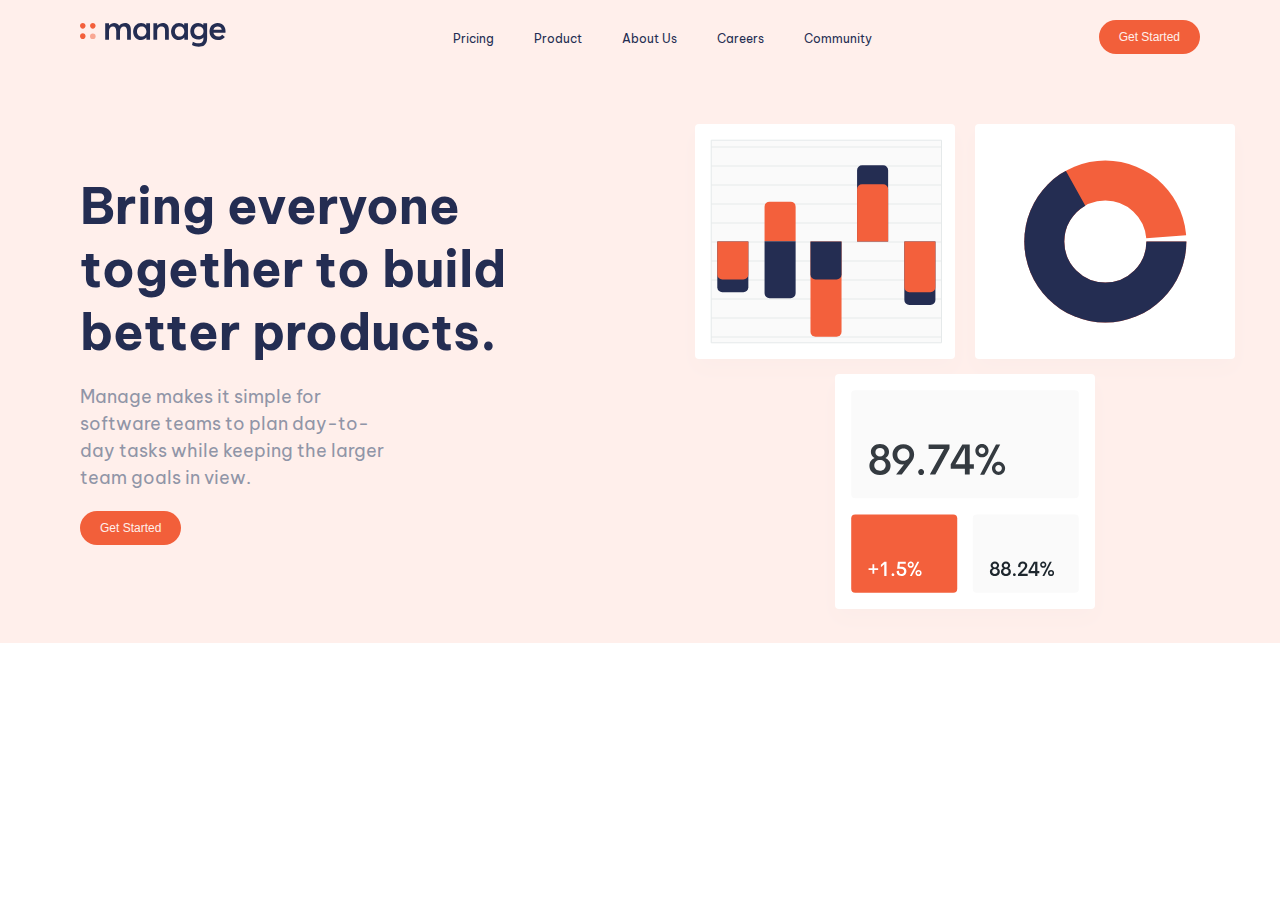
==== index.html @ 08a8e170 "manage" ====
<!DOCTYPE html>
<html lang="en">
<head>
  <meta charset="UTF-8">
  <meta name="viewport" content="width=device-width, initial-scale=1.0"> <!-- displays site properly based on user's device -->

  <link rel="icon" type="image/png" sizes="32x32" href="./images/favicon-32x32.png">
  <link href="https://cdn.jsdelivr.net/npm/bootstrap@5.1.3/dist/css/bootstrap.min.css" rel="stylesheet"
    integrity="sha384-1BmE4kWBq78iYhFldvKuhfTAU6auU8tT94WrHftjDbrCEXSU1oBoqyl2QvZ6jIW3" crossorigin="anonymous">
  <link rel="stylesheet" href="style.css">
  <title>Frontend Mentor | Manage landing page</title>

  <!-- Feel free to remove these styles or customise in your own stylesheet 👍 -->
  <style>
    .attribution { font-size: 11px; text-align: center; }
    .attribution a { color: hsl(228, 45%, 44%); }
  </style>
</head>
<body>
<section class="hero">
  <nav>
    <div class="logo">
      <img src="images/logo.svg" alt="">
    </div>
    <a class="toggle-button"></a>
    <div class="nav-items">
      <ul>
        <li><a href="#about" onclick="hideUl()">Pricing</a></li>
        <li><a href="#" onclick="hideUl()">Product</a></li>
        <li><a href="#" onclick="hideUl()">About Us</a></li>
        <li><a href="#products" onclick="hideUl()">Careers</a></li>
        <li><a href="#footer" onclick="hideUl()">Community</a></li>
      </ul>
    </div>
    <a href="#"><button class="btn nav-btn">Get Started</button></a>
  </nav>

  <div class="hero-content">
    <div class="left">
      <h1>Bring everyone together to build better products.</h1>
      <p>Manage makes it simple for software teams to plan day-to-day
      tasks while keeping the larger team goals in view.</p>
    <a href="#"><button class="btn hero-btn">Get Started</button></a>
    </div>
    <div class="right">
      <img src="images/illustration-intro.svg" alt="">
    </div>
  </div>

</section>



  <div id="carouselExampleIndicators" class="carousel slide" data-bs-ride="carousel">
  <div class="carousel-indicators">
    <button type="button" data-bs-target="#carouselExampleIndicators" data-bs-slide-to="0" class="active" aria-current="true" aria-label="Slide 1"></button>
    <button type="button" data-bs-target="#carouselExampleIndicators" data-bs-slide-to="1" aria-label="Slide 2"></button>
    <button type="button" data-bs-target="#carouselExampleIndicators" data-bs-slide-to="2" aria-label="Slide 3"></button>
    <button type="button" data-bs-target="#carouselExampleIndicators" data-bs-slide-to="3" aria-label="Slide 4"></button>
  </div>
  <div class="carousel-inner">
    <div class="carousel-head">what they've said</div>
    <div class="carousel-item active">
      <img src="images/avatar-anisha.png" class="carousel-img" alt="...">
      <h6>Anisha Li</h6>
      <p>“Manage has supercharged our team’s workflow. The ability to maintain
        visibility on larger milestones at all times keeps everyone motivated.”</p>
    </div>
    <div class="carousel-item">
      <img src="images/avatar-ali.png" class="carousel-img" alt="...">
      <h6>Ali Bravo</h6>
      <p>“We have been able to cancel so many other subscriptions since using
        Manage. There is no more cross-channel confusion and everyone is much
        more focused.”</p>
    </div>
    <div class="carousel-item">
      <img src="images/avatar-richard.png" class="carousel-img" alt="...">
      <h6>Richard Watts</h6>
      <p>“Manage allows us to provide structure and process. It keeps us organized
        and focused. I can’t stop recommending them to everyone I talk to!”</p>
    </div>
    <div class="carousel-item">
      <img src="images/avatar-shanai.png" class="carousel-img" alt="...">
      <h6>hanai Gough</h6>
      <p>“Their software allows us to track, manage and collaborate on our projects
        from anywhere. It keeps the whole team in-sync without being intrusive.” </p>
    </div>
  </div>
    <a href="#"><button class="carousel-btn">Get Started</button></a>
</div>

  <!-- <section class="testimonial">
    <div class="t-head">
      what they've said
    </div>
    <div class="t-wrapper">
      
        <img src="images/avatar-anisha.png" alt="">
        <h6>Anisha Li</h6>
        <p>“Manage has supercharged our team’s workflow. The ability to maintain
        visibility on larger milestones at all times keeps everyone motivated.”</p>
      </div>
      <div class="t-cont">
        <img src="images/avatar-ali.png" alt="">
        <h6>Ali Bravo</h6>
        <p>“We have been able to cancel so many other subscriptions since using
        Manage. There is no more cross-channel confusion and everyone is much
        more focused.”</p>
      </div>
      <div class="t-cont">
        <img src="images/avatar-richard.png" alt="">
        <h6>Richard Watts</h6>
        <p>Richard Watts
        “Manage allows us to provide structure and process. It keeps us organized
        and focused. I can’t stop recommending them to everyone I talk to!”</p>
      </div>
      <div class="t-cont">
        <img src="images/avatar-shanai.png" alt="">
        <h6>hanai Gough</h6>
        <p>“Their software allows us to track, manage and collaborate on our projects
        from anywhere. It keeps the whole team in-sync without being intrusive.”  </p>
      </div>
    </div>
  </section> -->


  <!--

  What’s different about Manage?

  Manage provides all the functionality your team needs, without 
  the complexity. Our software is tailor-made for modern digital 
  product teams. 

  01
  Track company-wide progress
  See how your day-to-day tasks fit into the wider vision. Go from 
  tracking progress at the milestone level all the way done to the 
  smallest of details. Never lose sight of the bigger picture again.

  02
  Advanced built-in reports
  Set internal delivery estimates and track progress toward company 
  goals. Our customisable dashboard helps you build out the reports 
  you need to keep key stakeholders informed.

  03
  Everything you need in one place
  Stop jumping from one service to another to communicate, store files, 
  track tasks and share documents. Manage offers an all-in-one team 
  productivity solution.

  What they’ve said

  Anisha Li
  “Manage has supercharged our team’s workflow. The ability to maintain 
  visibility on larger milestones at all times keeps everyone motivated.”

  Ali Bravo
  “We have been able to cancel so many other subscriptions since using 
  Manage. There is no more cross-channel confusion and everyone is much 
  more focused.”

  Richard Watts
  “Manage allows us to provide structure and process. It keeps us organized 
  and focused. I can’t stop recommending them to everyone I talk to!”

  Shanai Gough
  “Their software allows us to track, manage and collaborate on our projects 
  from anywhere. It keeps the whole team in-sync without being intrusive.”

  Get Started

  Simplify how your team works today.
  Get Started

  Home
  Pricing
  Products
  About Us
  Careers
  Community
  Privacy Policy

  Updates in your inbox…
  Go

  Copyright 2020. All Rights Reserved

  
  <div class="attribution">
    Challenge by <a href="https://www.frontendmentor.io?ref=challenge" target="_blank">Frontend Mentor</a>. 
    Coded by <a href="#">Your Name Here</a>.
  </div> -->
  <script src="https://cdn.jsdelivr.net/npm/@popperjs/core@2.10.2/dist/umd/popper.min.js"
    integrity="sha384-7+zCNj/IqJ95wo16oMtfsKbZ9ccEh31eOz1HGyDuCQ6wgnyJNSYdrPa03rtR1zdB" crossorigin="anonymous"></script>
  <script src="https://cdn.jsdelivr.net/npm/bootstrap@5.1.3/dist/js/bootstrap.min.js"
    integrity="sha384-QJHtvGhmr9XOIpI6YVutG+2QOK9T+ZnN4kzFN1RtK3zEFEIsxhlmWl5/YESvpZ13" crossorigin="anonymous"></script>
  <script src="script.js"></script>
</body>
</html>
---- style.css ----
@import url("https://fonts.googleapis.com/css2?family=Be+Vietnam+Pro:wght@400;500;700&display=swap");

* {
  padding: 0;
  margin: 0;
  box-sizing: border-box;
  scroll-behavior: smooth;
}

:root {
  --brightred: hsl(12, 88%, 59%);
  --darkblue: hsl(228, 39%, 23%);
  --grayblue: hsl(227, 12%, 61%);
  --darkerblue: hsl(233, 12%, 13%);
  --palered: hsl(13, 100%, 96%);
  --lightgray: hsl(0, 0%, 98%);
  --toggle-btn: url(images/icon-hamburger.svg);
}

body {
  font-family: "Be Vietnam Pro", sans-serif;
  /* background-color: var(--palered); */
}

nav {
  display: flex;
  justify-content: space-between;
  align-items: center;
  padding: 20px 80px;
}

.nav-items ul {
  display: flex;
}

.nav-items li {
  list-style: none;
}

.nav-items li a {
  text-decoration: none;
  color: var(--darkblue);
  padding: 20px;
  font-size: 12px;
}

.btn {
  border: none;
  /* font-size: 30px; */
  background-color: var(--brightred);
  padding: 10px 20px;
  border-radius: 18px;
  font-size: 12px;
  color: var(--palered);
}

.toggle-button {
  display: none;
  background: var(--toggle-btn) no-repeat;
  position: absolute;
  top: 0.75rem;
  right: 1rem;
  flex-direction: column;
  justify-content: space-between;
  height: 30px;
  width: 30px;
  cursor: pointer;
}

.cross {
  --toggle-btn: url(images/icon-close.svg);
}

.hero {
  background-color: var(--palered);
}

.hero-content {
  width: 93%;
  display: grid;
  grid-template-columns: repeat(2, 1fr);
  margin: 40px 80px;
}

.left {
  width: 88%;
  margin: 60px 0;
}

.left h1 {
  color: var(--darkblue);
  font-size: 50px;
  font-weight: 700;
}

.left p {
  width: 60%;
  font-size: 18px;
  color: var(--grayblue);
  line-height: 1.5;
  padding-top: 20px;
}

.hero-btn {
  margin-top: 20px;
}

.carousel {
  display: none;
}
@media screen and (max-width: 1150px) {
  .right img {
    width: 90%;
    height: 90%;
  }
}

@media screen and (max-width: 950px) {
  nav {
    padding: 20px 40px;
  }
  .nav-items li a {
    padding: 10px;
  }
  .left {
    margin: 20px 0;
  }
  .left h1 {
    font-size: 30px;
  }
  .left p {
    font-size: 15px;
  }
  .right img {
    width: 80%;
    height: 80%;
  }
}

@media screen and (max-width: 730px) {
  nav {
    padding: 20px;
  }
  .nav-items li a {
    padding: 5px;
  }
}

@media screen and (max-width: 630px) {
  nav {
    padding: 30px 20px;
  }
  .nav-btn {
    display: none;
  }
  .toggle-button {
    display: flex;
    position: absolute;
    top: 30px;
    right: 20px;
    flex-direction: column;
    justify-content: space-between;
    height: 30px;
    width: 30px;
  }
  .nav-items {
    display: none;
    flex-direction: column;
    width: 100%;
    height: 50vh;
    background-color: var(--lightgray);
    margin-top: 20px;
    padding: 30px;
    position: absolute;
    top: 65px;
    right: 0px;
    z-index: 10;
  }
  .nav-items ul {
    flex-direction: column;
    justify-content: center;
    align-items: center;
    padding: 0;
    /* padding: 90px 0 0 7px; */
    width: 100%;
  }
  .nav-items li {
    padding: 12px;
  }
  .nav-items li a {
    /* padding: 10px; */
    font-size: 20px;
    font-weight: 700;
  }
  .hidden {
    overflow: hidden;
  }
  .nav-items.active {
    display: flex;
  }
  .carousel {
    display: block;
    text-align: center;
    /* position: relative; */
  }

  .carousel-head {
    height: 30vh;
    display: flex;
    justify-content: center;
    align-items: center;
    font-size: 30px;
    color: var(--darkblue);
    font-weight: 700;
  }

  .carousel-inner {
    max-width: 100%;
    text-align: center;
  }

  .carousel-img {
    position: relative;
    bottom: 70px;
    width: 30%;
    height: 30%;
  }

  .carousel-item {
    padding: 30px;
    background-color: var(--lightgray);
  }

  .carousel-item h6 {
    color: var(--darkblue);
    font-weight: 700;
    font-size: 18px;
    padding-top: 25px;
  }

  .carousel-item p {
    color: var(--grayblue);
    padding-top: 30px;
    line-height: 1.7;
  }
  .carousel-indicators [data-bs-target] {
    width: 20px;
    background-color: var(--brightred);
    position: relative;
    bottom: 0;
  }
  .carousel-btn {
    border: none;
    background-color: var(--brightred);
    padding: 15px 30px;
    border-radius: 30px;
    font-size: 20px;
    color: var(--palered);
    position: relative;
    top: 80px;
  }
  .hero-content {
    display: flex;
    flex-direction: column-reverse;
    /* width: 100%; */
    margin: 20px;
    text-align: center;
  }
  .right img {
    width: 100%;
    height: 100%;
  }
  .left h1 {
    font-size: 60px;
  }
  .left,
  .left p {
    width: 100%;
  }
  .left p {
    font-size: 25px;
  }
  .hero-btn {
    font-size: 18px;
    padding: 12px 35px;
    border-radius: 25px;
  }
}

@media screen and (max-width: 450px) {
  .left h1 {
    font-size: 35px;
  }
  .left p {
    font-size: 18px;
  }
}
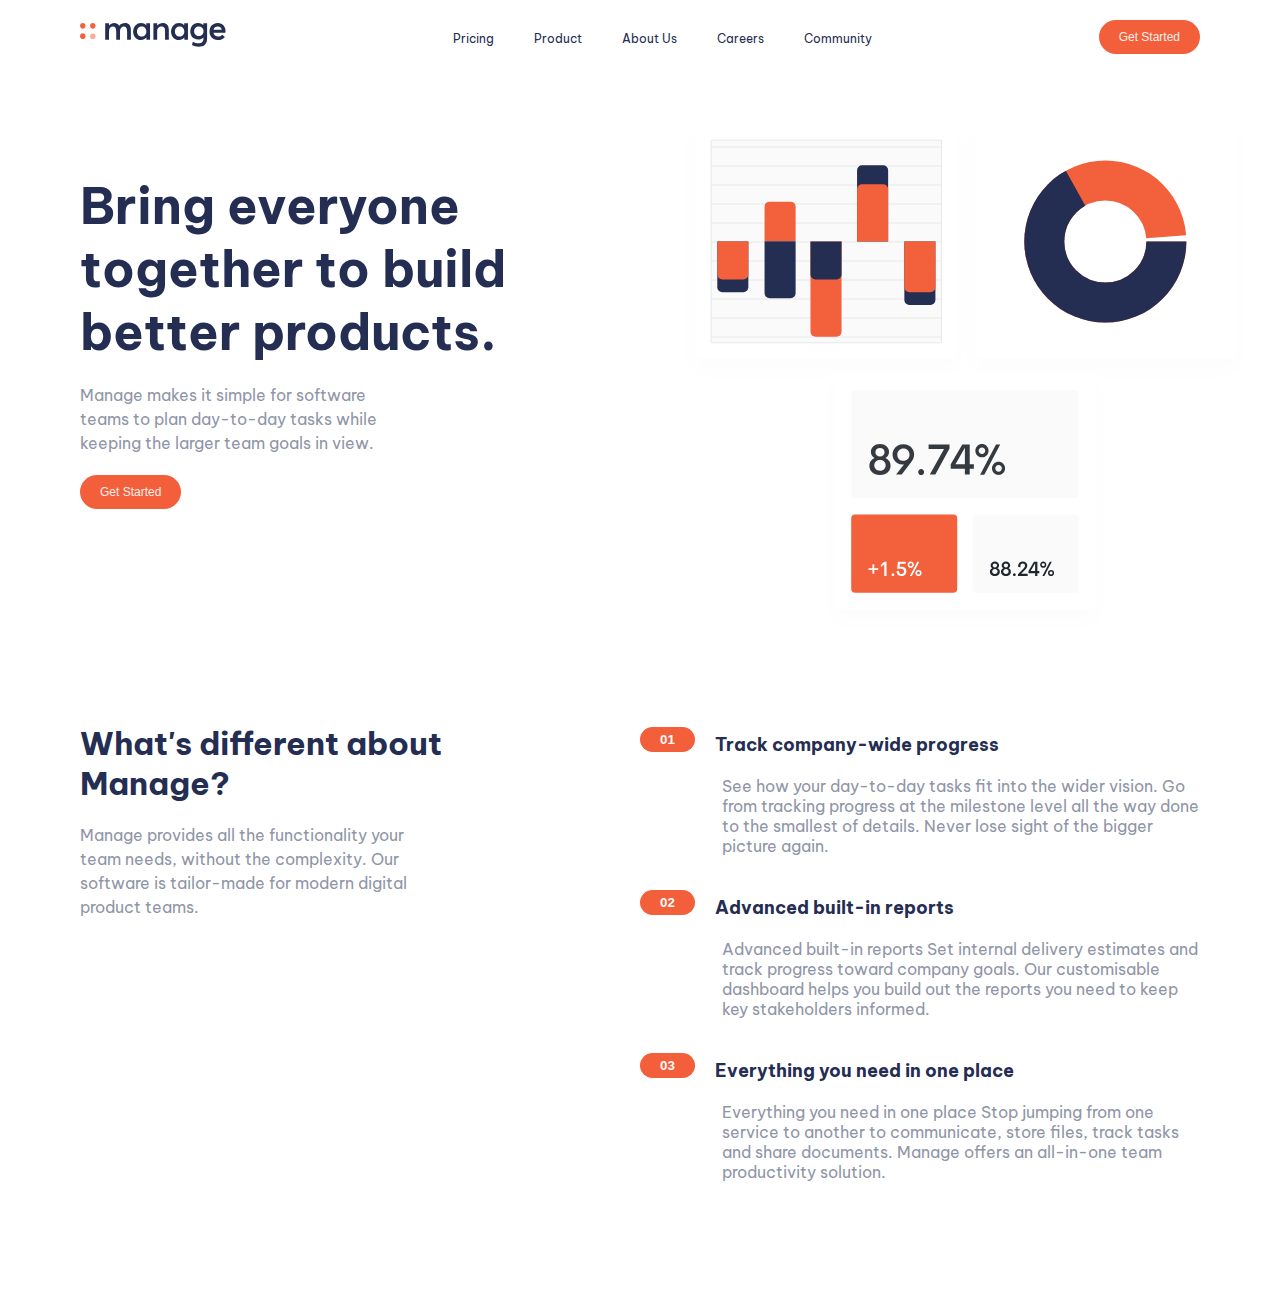
==== commit fe871ea2: "manage" ====
--- a/index.html
+++ b/index.html
@@ -49,6 +49,65 @@
 
 </section>
 
+<div class="about">
+  <div class="about-left">
+    <h1>What's different about Manage?</h1>
+    <p>Manage provides all the functionality your team needs, without
+    the complexity. Our software is tailor-made for modern digital
+    product teams.</p>
+  </div>
+  <div class="about-right">
+  
+    <div class="r-content">
+      <div class="r-head">
+        <button>01</button>
+        <h6>Track company-wide progress</h6>
+      </div>
+      <p>See how your day-to-day tasks fit into the wider vision. Go from
+        tracking progress at the milestone level all the way done to the
+        smallest of details. Never lose sight of the bigger picture again.</p>
+    </div>
+  
+    <div class="r-content">
+      <div class="r-head">
+        <button>02</button>
+        <h6>Advanced built-in reports</h6>
+      </div>
+      <p>Advanced built-in reports
+        Set internal delivery estimates and track progress toward company
+        goals. Our customisable dashboard helps you build out the reports
+        you need to keep key stakeholders informed.</p>
+    </div>
+  
+    <div class="r-content">
+      <div class="r-head">
+        <button>03</button>
+        <h6>Everything you need in one place</h6>
+      </div>
+      <p>Everything you need in one place
+        Stop jumping from one service to another to communicate, store files,
+        track tasks and share documents. Manage offers an all-in-one team
+        productivity solution.</p>
+    </div>
+</div>
+  <!-- 01
+  
+  See how your day-to-day tasks fit into the wider vision. Go from
+  tracking progress at the milestone level all the way done to the
+  smallest of details. Never lose sight of the bigger picture again.
+  
+  02
+  Advanced built-in reports
+  Set internal delivery estimates and track progress toward company
+  goals. Our customisable dashboard helps you build out the reports
+  you need to keep key stakeholders informed.
+  
+  03
+  Everything you need in one place
+  Stop jumping from one service to another to communicate, store files,
+  track tasks and share documents. Manage offers an all-in-one team
+  productivity solution. -->
+
 
 
   <div id="carouselExampleIndicators" class="carousel slide" data-bs-ride="carousel">
@@ -125,30 +184,6 @@
 
 
   <!--
-
-  What’s different about Manage?
-
-  Manage provides all the functionality your team needs, without 
-  the complexity. Our software is tailor-made for modern digital 
-  product teams. 
-
-  01
-  Track company-wide progress
-  See how your day-to-day tasks fit into the wider vision. Go from 
-  tracking progress at the milestone level all the way done to the 
-  smallest of details. Never lose sight of the bigger picture again.
-
-  02
-  Advanced built-in reports
-  Set internal delivery estimates and track progress toward company 
-  goals. Our customisable dashboard helps you build out the reports 
-  you need to keep key stakeholders informed.
-
-  03
-  Everything you need in one place
-  Stop jumping from one service to another to communicate, store files, 
-  track tasks and share documents. Manage offers an all-in-one team 
-  productivity solution.
 
   What they’ve said
 
--- a/style.css
+++ b/style.css
@@ -71,10 +71,6 @@
   --toggle-btn: url(images/icon-close.svg);
 }
 
-.hero {
-  background-color: var(--palered);
-}
-
 .hero-content {
   width: 93%;
   display: grid;
@@ -95,7 +91,7 @@
 
 .left p {
   width: 60%;
-  font-size: 18px;
+  font-size: 16px;
   color: var(--grayblue);
   line-height: 1.5;
   padding-top: 20px;
@@ -108,6 +104,57 @@
 .carousel {
   display: none;
 }
+
+.about {
+  display: grid;
+  grid-template-columns: repeat(2, 1fr);
+  margin: 80px;
+}
+
+.about-left h1 {
+  width: 88%;
+  color: var(--darkblue);
+  font-weight: 700;
+}
+.about-left p {
+  width: 60%;
+  font-size: 16px;
+  color: var(--grayblue);
+  line-height: 1.5;
+  padding-top: 20px;
+}
+
+.r-head {
+  display: flex;
+  align-items: center;
+}
+
+.r-head button {
+  border: none;
+  border-radius: 18px;
+  color: var(--lightgray);
+  background-color: var(--brightred);
+  padding: 5px 20px;
+  font-weight: 700;
+}
+
+.r-head h6 {
+  padding: 10px 0 0 20px;
+  color: var(--darkblue);
+  font-size: 18px;
+  font-weight: 700;
+}
+
+.r-content {
+  padding-bottom: 30px;
+}
+
+.r-content p {
+  max-width: 100%;
+  color: var(--grayblue);
+  padding: 20px 0 0 82px;
+}
+
 @media screen and (max-width: 1150px) {
   .right img {
     width: 90%;
@@ -252,7 +299,7 @@
   .carousel-btn {
     border: none;
     background-color: var(--brightred);
-    padding: 15px 30px;
+    padding: 10px 20px;
     border-radius: 30px;
     font-size: 20px;
     color: var(--palered);
@@ -262,7 +309,7 @@
   .hero-content {
     display: flex;
     flex-direction: column-reverse;
-    /* width: 100%; */
+    width: 91%;
     margin: 20px;
     text-align: center;
   }
@@ -271,27 +318,60 @@
     height: 100%;
   }
   .left h1 {
-    font-size: 60px;
+    font-size: 35px;
   }
   .left,
   .left p {
     width: 100%;
   }
   .left p {
-    font-size: 25px;
+    font-size: 15px;
   }
   .hero-btn {
     font-size: 18px;
     padding: 12px 35px;
     border-radius: 25px;
   }
-}
-
-@media screen and (max-width: 450px) {
+  .about {
+    display: block;
+    padding-top: 50px;
+    margin: 10px;
+  }
+  .about-left {
+    text-align: center;
+    margin: 15px;
+  }
+  .about-left h1,
+  .about-left p {
+    width: 100%;
+  }
+  .about-left h1 {
+    font-size: 35px;
+  }
+  .about-left p {
+    font-size: 15px;
+  }
+  .about-right {
+    margin: 60px 0 0 0;
+  }
+  .r-head {
+    background-color: var(--palered);
+  }
+  .r-head h6 {
+    font-size: 15px;
+    padding: 6px 0 0 5px;
+  }
+  .r-content p {
+    padding: 20px 10px;
+    font-size: 15px;
+  }
+}
+
+/* @media screen and (max-width: 450px) {
   .left h1 {
     font-size: 35px;
   }
   .left p {
     font-size: 18px;
   }
-}
+} */
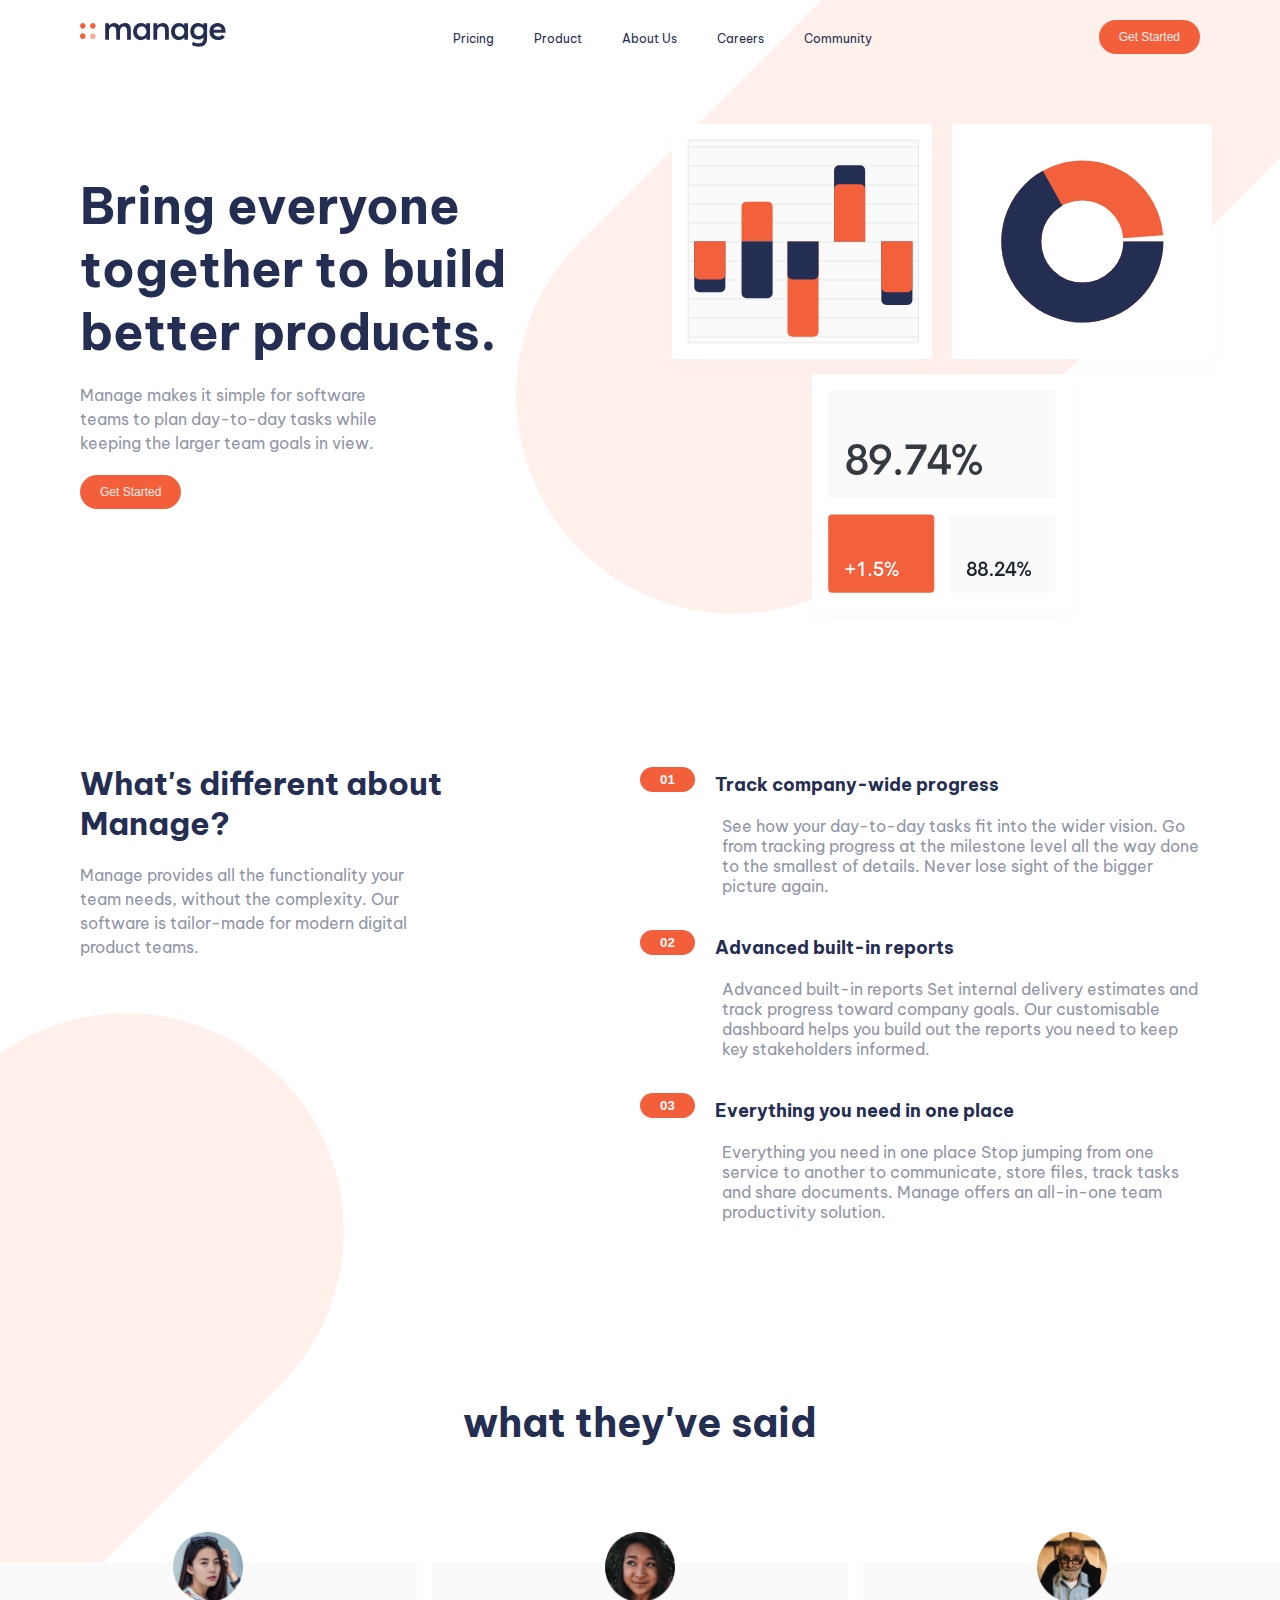
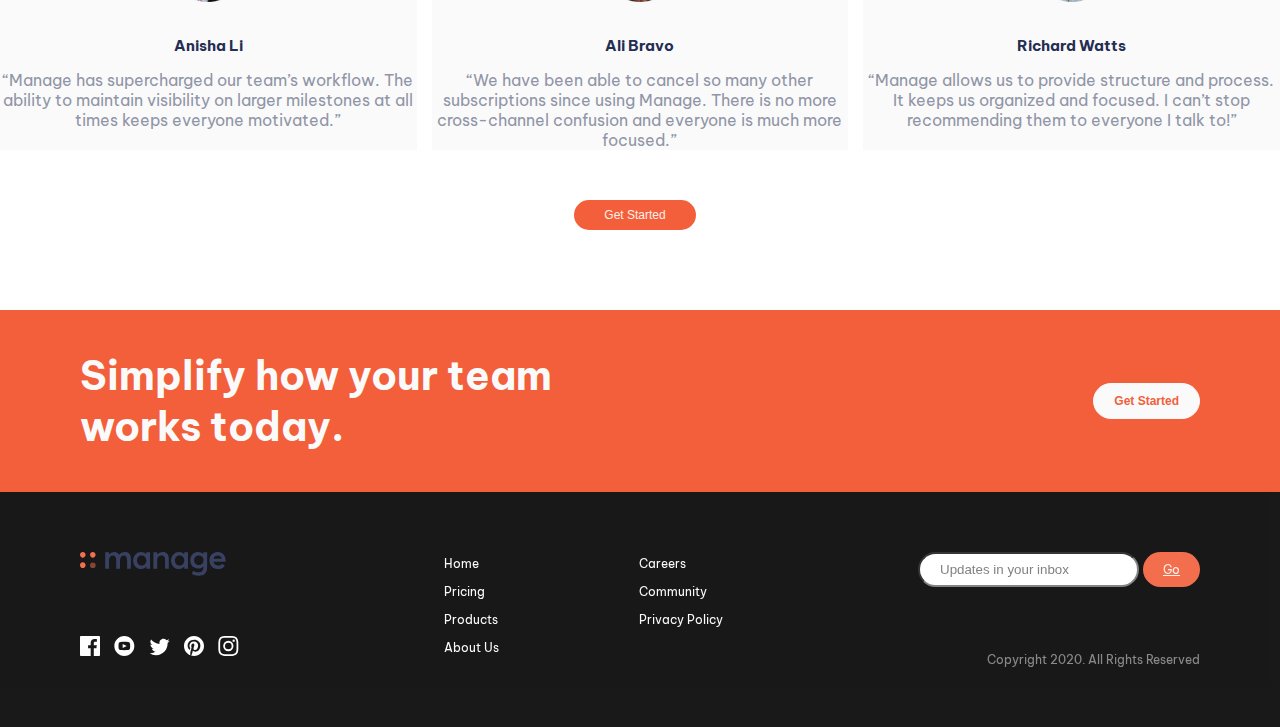
==== commit 8b92168c: "manage" ====
--- a/index.html
+++ b/index.html
@@ -18,6 +18,7 @@
 </head>
 <body>
 <section class="hero">
+  <img class="h-b" src="images/bg-tablet-pattern.svg" alt="">
   <nav>
     <div class="logo">
       <img src="images/logo.svg" alt="">
@@ -50,6 +51,7 @@
 </section>
 
 <div class="about">
+  <img class="a-b" src="images/bg-tablet-pattern.svg" alt="">
   <div class="about-left">
     <h1>What's different about Manage?</h1>
     <p>Manage provides all the functionality your team needs, without
@@ -89,25 +91,37 @@
         track tasks and share documents. Manage offers an all-in-one team
         productivity solution.</p>
     </div>
+  </div>  
 </div>
-  <!-- 01
-  
-  See how your day-to-day tasks fit into the wider vision. Go from
-  tracking progress at the milestone level all the way done to the
-  smallest of details. Never lose sight of the bigger picture again.
-  
-  02
-  Advanced built-in reports
-  Set internal delivery estimates and track progress toward company
-  goals. Our customisable dashboard helps you build out the reports
-  you need to keep key stakeholders informed.
-  
-  03
-  Everything you need in one place
-  Stop jumping from one service to another to communicate, store files,
-  track tasks and share documents. Manage offers an all-in-one team
-  productivity solution. -->
-
+
+  <section class="testimonial">
+    <div class="t-head">
+      what they've said
+    </div>
+    <div class="t-wrapper">
+      <div class="t-cont">
+        <img src="images/avatar-anisha.png" alt="">
+        <h6>Anisha Li</h6>
+        <p>“Manage has supercharged our team’s workflow. The ability to maintain
+          visibility on larger milestones at all times keeps everyone motivated.”</p>
+    </div>
+    <div class="t-cont">
+      <img src="images/avatar-ali.png" alt="">
+      <h6>Ali Bravo</h6>
+      <p>“We have been able to cancel so many other subscriptions since using
+        Manage. There is no more cross-channel confusion and everyone is much
+        more focused.”</p>
+    </div>
+    <div class="t-cont">
+      <img src="images/avatar-richard.png" alt="">
+      <h6>Richard Watts</h6>
+      <p>“Manage allows us to provide structure and process. It keeps us organized
+        and focused. I can’t stop recommending them to everyone I talk to!”</p>
+    </div>
+    </div>
+    <a href="#"><button class="btn t-btn">Get Started</button></a>
+
+  </section>
 
 
   <div id="carouselExampleIndicators" class="carousel slide" data-bs-ride="carousel">
@@ -148,65 +162,58 @@
     <a href="#"><button class="carousel-btn">Get Started</button></a>
 </div>
 
-  <!-- <section class="testimonial">
-    <div class="t-head">
-      what they've said
-    </div>
-    <div class="t-wrapper">
-      
-        <img src="images/avatar-anisha.png" alt="">
-        <h6>Anisha Li</h6>
-        <p>“Manage has supercharged our team’s workflow. The ability to maintain
-        visibility on larger milestones at all times keeps everyone motivated.”</p>
-      </div>
-      <div class="t-cont">
-        <img src="images/avatar-ali.png" alt="">
-        <h6>Ali Bravo</h6>
-        <p>“We have been able to cancel so many other subscriptions since using
-        Manage. There is no more cross-channel confusion and everyone is much
-        more focused.”</p>
-      </div>
-      <div class="t-cont">
-        <img src="images/avatar-richard.png" alt="">
-        <h6>Richard Watts</h6>
-        <p>Richard Watts
-        “Manage allows us to provide structure and process. It keeps us organized
-        and focused. I can’t stop recommending them to everyone I talk to!”</p>
-      </div>
-      <div class="t-cont">
-        <img src="images/avatar-shanai.png" alt="">
-        <h6>hanai Gough</h6>
-        <p>“Their software allows us to track, manage and collaborate on our projects
-        from anywhere. It keeps the whole team in-sync without being intrusive.”  </p>
-      </div>
-    </div>
-  </section> -->
-
-
+<div class="simplify">
+  <!-- <img class="s-b" src="images/bg-tablet-pattern.svg" alt=""> -->
+  <div class="s-cont">
+    <h3>Simplify how your team works today.</h1>
+    <a href="#"><button class="btn s-btn">Get Started</button></a>
+  </div>
+</div>
+
+<section class="footer">
+  <div class="f-content">
+
+    <div class="first">
+      <h3><img src="images/logo.svg" alt=""></h3>
+      <div class="socials">
+        <img src="images/icon-facebook.svg" alt="">
+        <img src="images/icon-youtube.svg" alt="">
+        <img src="images/icon-twitter.svg" alt="">
+        <img src="images/icon-pinterest.svg" alt="">
+        <img src="images/icon-instagram.svg" alt="">
+      </div>
+    </div>
+    <div class="middle">
+    <div class="second">
+      <li><a href="#">Home</a></li>
+      <li><a href="#">Pricing</a></li>
+      <li><a href="#">Products</a></li>
+      <li><a href="#">About Us</a></li>
+    </div>
+    
+    <div class="third">
+      <li><a href="#">Careers</a></li>
+      <li><a href="#">Community</a></li>
+      <li><a href="#">Privacy Policy</a></li>
+    </div>
+    </div>
+    <div class="fourth">
+      <form action="#" id="form">
+        <div class="inputBox">
+          <input type="text" name="" id="email" placeholder="Updates in your inbox" onkeydown="validation()">
+          <a href="#" class="btn f-btn">Go</a>
+          <span id="text"></span>
+        </div>
+      </form>
+      <p>Copyright 2020. All Rights Reserved</p>
+    </div>
+
+  </div>
+</section>
   <!--
 
-  What they’ve said
-
-  Anisha Li
-  “Manage has supercharged our team’s workflow. The ability to maintain 
-  visibility on larger milestones at all times keeps everyone motivated.”
-
-  Ali Bravo
-  “We have been able to cancel so many other subscriptions since using 
-  Manage. There is no more cross-channel confusion and everyone is much 
-  more focused.”
-
-  Richard Watts
-  “Manage allows us to provide structure and process. It keeps us organized 
-  and focused. I can’t stop recommending them to everyone I talk to!”
-
-  Shanai Gough
-  “Their software allows us to track, manage and collaborate on our projects 
-  from anywhere. It keeps the whole team in-sync without being intrusive.”
-
-  Get Started
-
-  Simplify how your team works today.
+
+  
   Get Started
 
   Home
--- a/style.css
+++ b/style.css
@@ -71,8 +71,21 @@
   --toggle-btn: url(images/icon-close.svg);
 }
 
+.hero {
+  position: relative;
+  overflow: hidden;
+}
+
+.h-b {
+  position: absolute;
+  top: -200px;
+  right: -50px;
+  z-index: -1;
+  /* overflow: hidden; */
+}
+
 .hero-content {
-  width: 93%;
+  width: 90%;
   display: grid;
   grid-template-columns: repeat(2, 1fr);
   margin: 40px 80px;
@@ -109,6 +122,14 @@
   display: grid;
   grid-template-columns: repeat(2, 1fr);
   margin: 80px;
+  position: relative;
+}
+
+.a-b {
+  position: absolute;
+  top: 250px;
+  left: -550px;
+  z-index: -1;
 }
 
 .about-left h1 {
@@ -155,12 +176,169 @@
   padding: 20px 0 0 82px;
 }
 
+.testimonial {
+  width: 100%;
+  text-align: center;
+}
+
+.t-head {
+  height: 20vh;
+  display: flex;
+  justify-content: center;
+  align-items: center;
+  color: var(--darkblue);
+  font-size: 40px;
+  font-weight: 700;
+}
+
+.t-wrapper {
+  display: grid;
+  grid-template-columns: repeat(3, 1fr);
+  gap: 15px;
+  margin: 50px 0 0 0;
+  text-align: center;
+  /* background-color: var(--lightgray); */
+}
+
+.t-cont {
+  background-color: var(--lightgray);
+  /* margin: 10px; */
+}
+
+.t-cont img {
+  width: 70px;
+  height: 70px;
+  position: relative;
+  bottom: 30px;
+}
+
+.t-cont h6 {
+  color: var(--darkblue);
+  font-size: 15px;
+  font-weight: 700;
+}
+
+.t-cont p {
+  color: var(--grayblue);
+  font-size: 16px;
+  padding-top: 15px;
+}
+
+.t-btn {
+  padding: 8px 30px;
+  margin: 50px 10px 0 0;
+  /* border-radius: 35px; */
+}
+
+.simplify {
+  /* position: relative; */
+  margin: 80px 0 0 0;
+  background-color: var(--brightred);
+}
+
+.s-cont {
+  display: flex;
+  justify-content: space-between;
+  align-items: center;
+  padding: 40px 80px;
+}
+
+.s-cont h3 {
+  width: 50%;
+  color: var(--lightgray);
+  font-size: 40px;
+  font-weight: 700;
+}
+
+.s-btn {
+  color: var(--brightred);
+  border: 1px solid var(--lightgray);
+  background-color: var(--lightgray);
+  font-weight: 700;
+  /* position: absolute;
+  z-index: -1; */
+}
+
+.footer {
+  background-color: black;
+  opacity: 0.9;
+}
+
+.f-content {
+  display: flex;
+  justify-content: space-between;
+  padding: 60px 80px;
+  color: var(--lightgray);
+}
+
+/* .first h3 {
+  filter: invert(1%) sepia(1%) saturate(1%) hue-rotate(1deg) brightness(1000%)
+    contrast(8%);
+} */
+
+.socials img {
+  margin: 55px 10px 0 0;
+}
+
+.middle {
+  display: flex;
+  /* justify-content: space-between; */
+}
+
+.second {
+  margin-right: 70px;
+}
+
+.third {
+  margin-left: 70px;
+}
+
+.second,
+.third {
+  list-style: none;
+}
+
+.second li,
+.third li {
+  padding-bottom: 8px;
+}
+
+.second li a,
+.third li a {
+  color: var(--lightgray);
+  text-decoration: none;
+  font-size: 12px;
+  padding-top: 15px;
+  /* margin-top: 20px; */
+}
+
+.fourth {
+  text-align: end;
+}
+
+.fourth p {
+  font-size: 12px;
+  opacity: 0.5;
+  padding-top: 55px;
+}
+
+.inputBox input {
+  padding: 8px 20px;
+  border-radius: 30px;
+}
+
+#text {
+  display: block;
+  font-size: 12px;
+  font-style: italic;
+  padding: 10px 80px 0 0;
+}
+
 @media screen and (max-width: 1150px) {
   .right img {
     width: 90%;
     height: 90%;
   }
-}
 
 @media screen and (max-width: 950px) {
   nav {
@@ -182,6 +360,9 @@
     width: 80%;
     height: 80%;
   }
+  .s-cont h3 {
+    font-size: 30px;
+  }
 }
 
 @media screen and (max-width: 730px) {
@@ -204,7 +385,7 @@
     display: flex;
     position: absolute;
     top: 30px;
-    right: 20px;
+    right: 40px;
     flex-direction: column;
     justify-content: space-between;
     height: 30px;
@@ -214,14 +395,15 @@
     display: none;
     flex-direction: column;
     width: 100%;
-    height: 50vh;
-    background-color: var(--lightgray);
+    height: 100vh;
+    background-color: var(--palered);
     margin-top: 20px;
     padding: 30px;
     position: absolute;
     top: 65px;
     right: 0px;
     z-index: 10;
+    /* box-shadow: 0 0 100vh; */
   }
   .nav-items ul {
     flex-direction: column;
@@ -310,7 +492,7 @@
     display: flex;
     flex-direction: column-reverse;
     width: 91%;
-    margin: 20px;
+    margin: 15px;
     text-align: center;
   }
   .right img {
@@ -365,13 +547,51 @@
     padding: 20px 10px;
     font-size: 15px;
   }
-}
-
-/* @media screen and (max-width: 450px) {
-  .left h1 {
-    font-size: 35px;
-  }
-  .left p {
-    font-size: 18px;
-  }
-} */
+  .testimonial {
+    display: none;
+  }
+  .simplify {
+    margin: 150px 0 0 0;
+  }
+  .s-cont {
+    display: block;
+    padding: 100px 30px;
+    text-align: center;
+  }
+  .s-cont h3 {
+    width: 100%;
+    font-size: 40px;
+  }
+  .s-btn {
+    margin-top: 30px;
+    font-size: 20px;
+    padding: 10px 30px;
+    border-radius: 30px;
+  }
+  .f-content {
+    display: flex;
+    flex-direction: column-reverse;
+    justify-content: center;
+    align-items: center;
+    padding: 20px;
+  }
+  .middle {
+    display: flex;
+  }
+  .middle li a {
+    margin: 10px;
+  }
+}
+
+@media screen and (max-width: 450px) {
+  .toggle-button {
+    display: flex;
+    position: absolute;
+    top: 30px;
+    right: 30px;
+    flex-direction: column;
+    justify-content: space-between;
+    height: 30px;
+    width: 30px;
+  }
+}
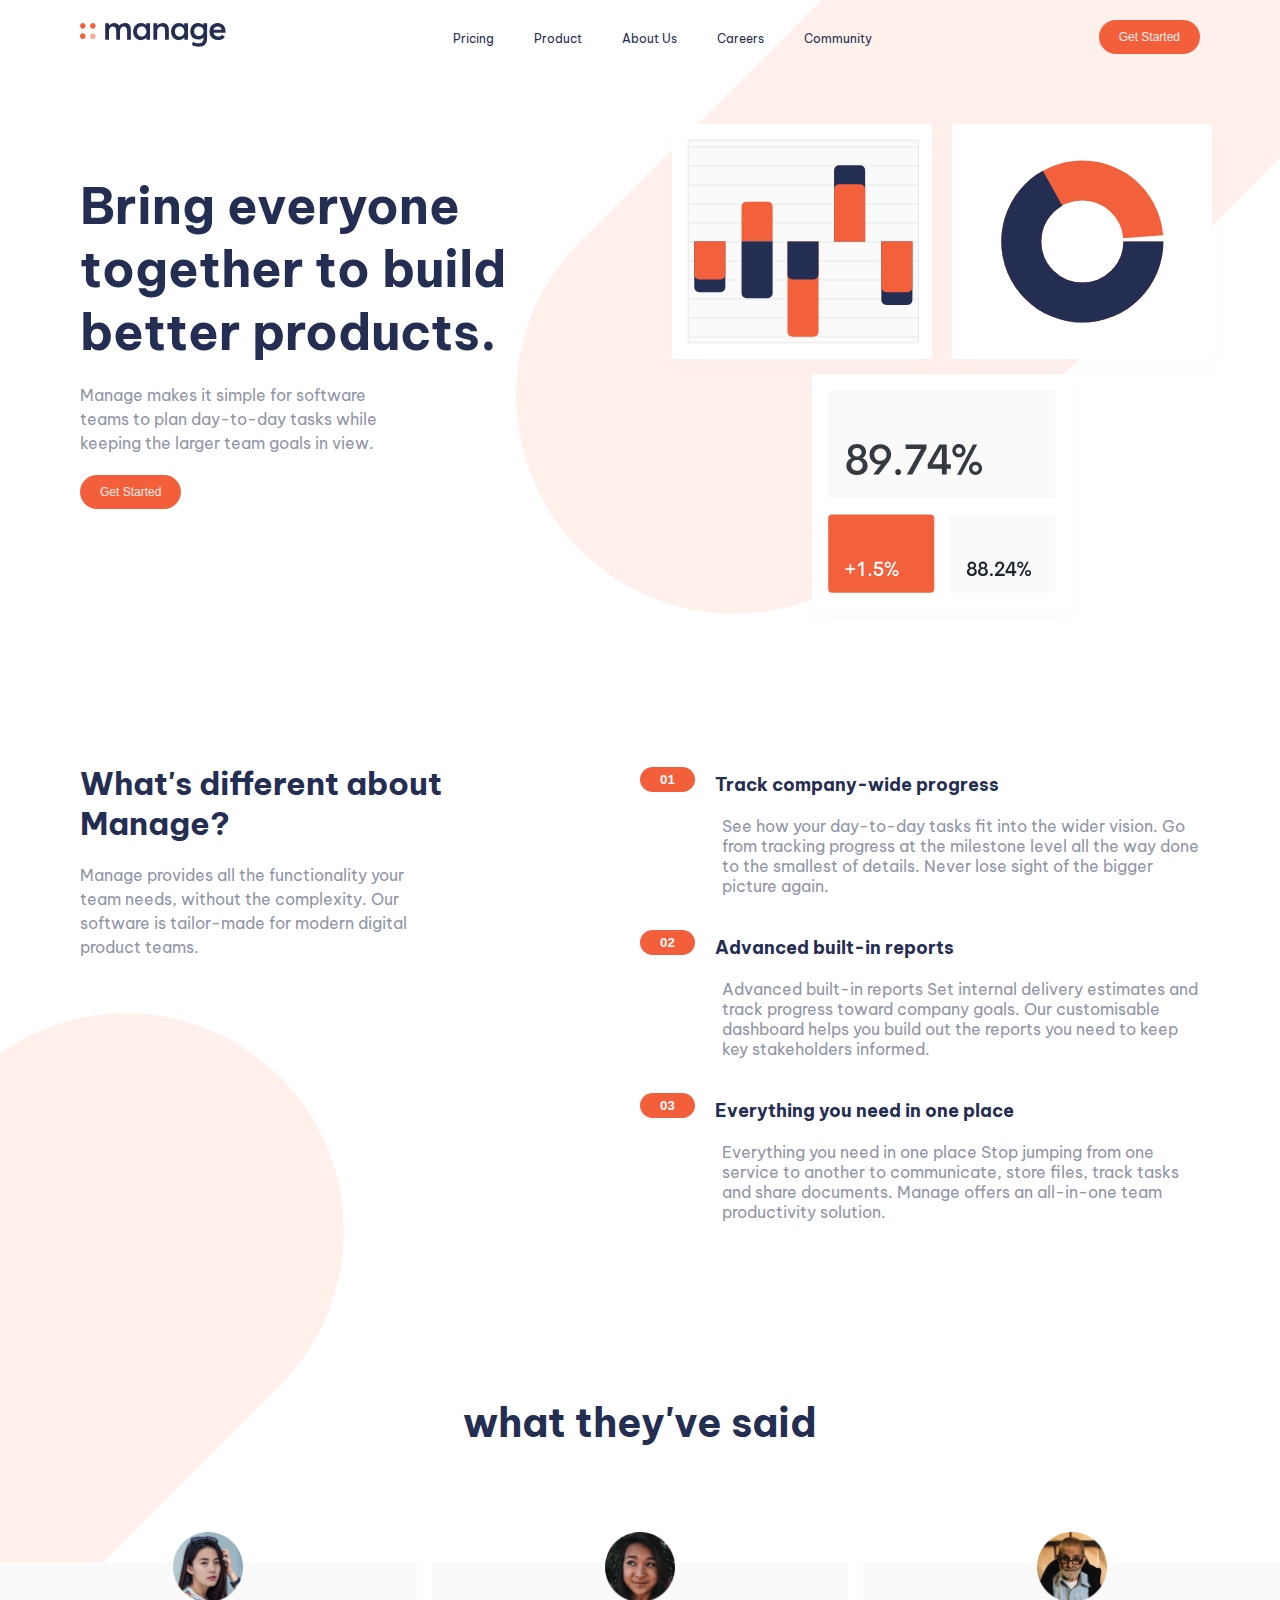
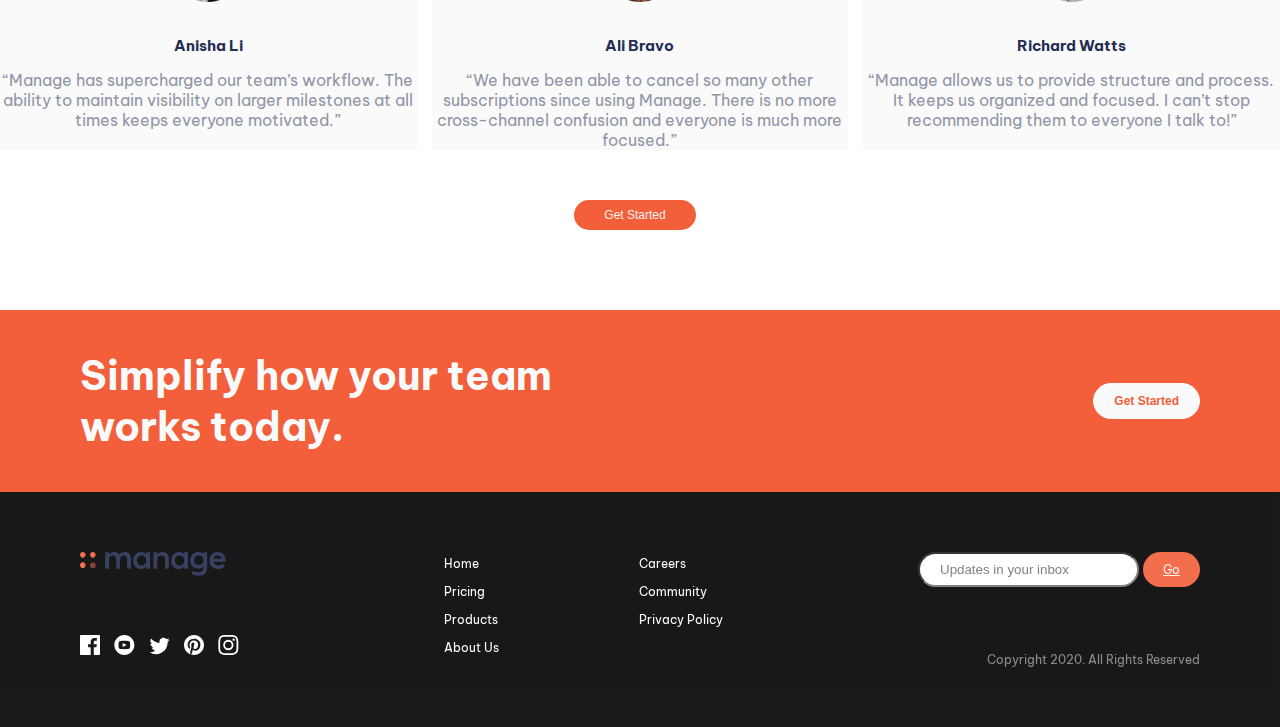
==== commit 2c244098: "manage" ====
--- a/index.html
+++ b/index.html
@@ -174,7 +174,7 @@
   <div class="f-content">
 
     <div class="first">
-      <h3><img src="images/logo.svg" alt=""></h3>
+      <img class="f-logo" src="images/logo.svg" alt="">
       <div class="socials">
         <img src="images/icon-facebook.svg" alt="">
         <img src="images/icon-youtube.svg" alt="">
--- a/style.css
+++ b/style.css
@@ -347,6 +347,12 @@
   .nav-items li a {
     padding: 10px;
   }
+  .hero-content {
+    margin: 60px;
+  }
+  .about {
+    margin: 60px;
+  }
   .left {
     margin: 20px 0;
   }
@@ -360,8 +366,20 @@
     width: 80%;
     height: 80%;
   }
+  .s-cont {
+    padding: 40px 60px;
+  }
   .s-cont h3 {
     font-size: 30px;
+  }
+  .second {
+    margin-right: 20px;
+  }
+  .third {
+    margin-left: 20px;
+  }
+  .f-content {
+    padding: 60px;
   }
 }
 
@@ -371,6 +389,30 @@
   }
   .nav-items li a {
     padding: 5px;
+  }
+  .hero-content {
+    margin: 40px;
+  }
+  .about {
+    margin: 40px;
+  }
+  .s-cont {
+    padding: 40px;
+  }
+  .f-content {
+    padding: 40px;
+  }
+  .middle {
+    display: flex;
+    flex-direction: column;
+    justify-content: center;
+  }
+  .second {
+    margin-left: 20px;
+  }
+  .inputBox input {
+  padding: 6px 15px;
+  border-radius: 30px;
   }
 }
 
@@ -568,18 +610,41 @@
     padding: 10px 30px;
     border-radius: 30px;
   }
+  .footer {
+    position: relative;
+    height: 70vh;
+  }
   .f-content {
     display: flex;
     flex-direction: column-reverse;
     justify-content: center;
     align-items: center;
     padding: 20px;
+    /* text-align: center; */
+  }
+  .inputBox input {
+    margin-top: 30px;
   }
   .middle {
     display: flex;
+    flex-direction: row;
+    padding: 30px 20px 0 0;
   }
   .middle li a {
     margin: 10px;
+  }
+  .fourth p {
+    position: absolute;
+    bottom: 20px;
+    left: 32%;
+  }
+  .f-logo {
+    padding-top: 40px;
+  }
+  .first .socials img {
+    padding-bottom: 50px;
+    /* width: 40px;
+    height: 40px; */
   }
 }
 
@@ -594,4 +659,25 @@
     height: 30px;
     width: 30px;
   }
-}
+  .fourth p {
+    position: absolute;
+    bottom: 20px;
+    left: 26%;
+  }
+}
+
+@media screen and (max-width: 380px) {
+  .fourth p {
+    position: absolute;
+    bottom: 20px;
+    left: 20%;
+  }
+}
+
+@media screen and (max-width: 320px) {
+  .fourth p {
+    position: absolute;
+    bottom: 20px;
+    left: 18%;
+  }
+}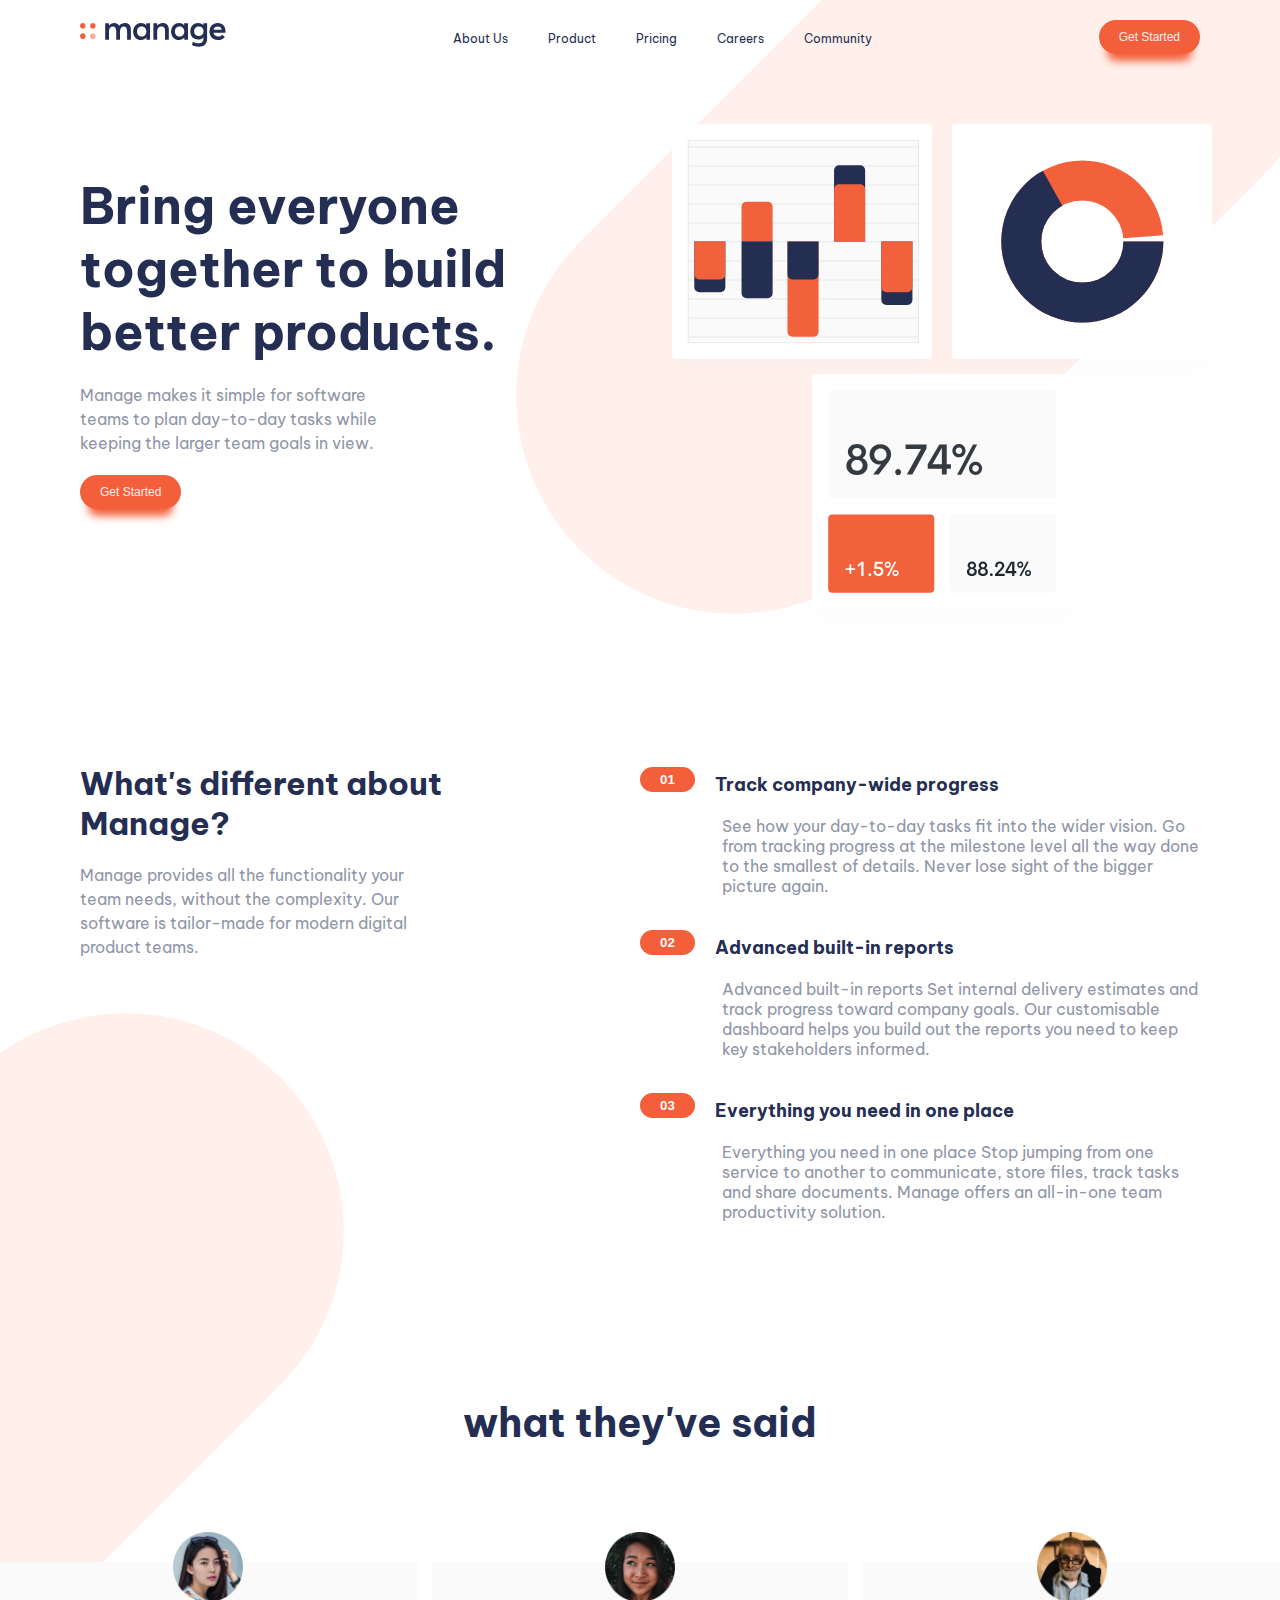
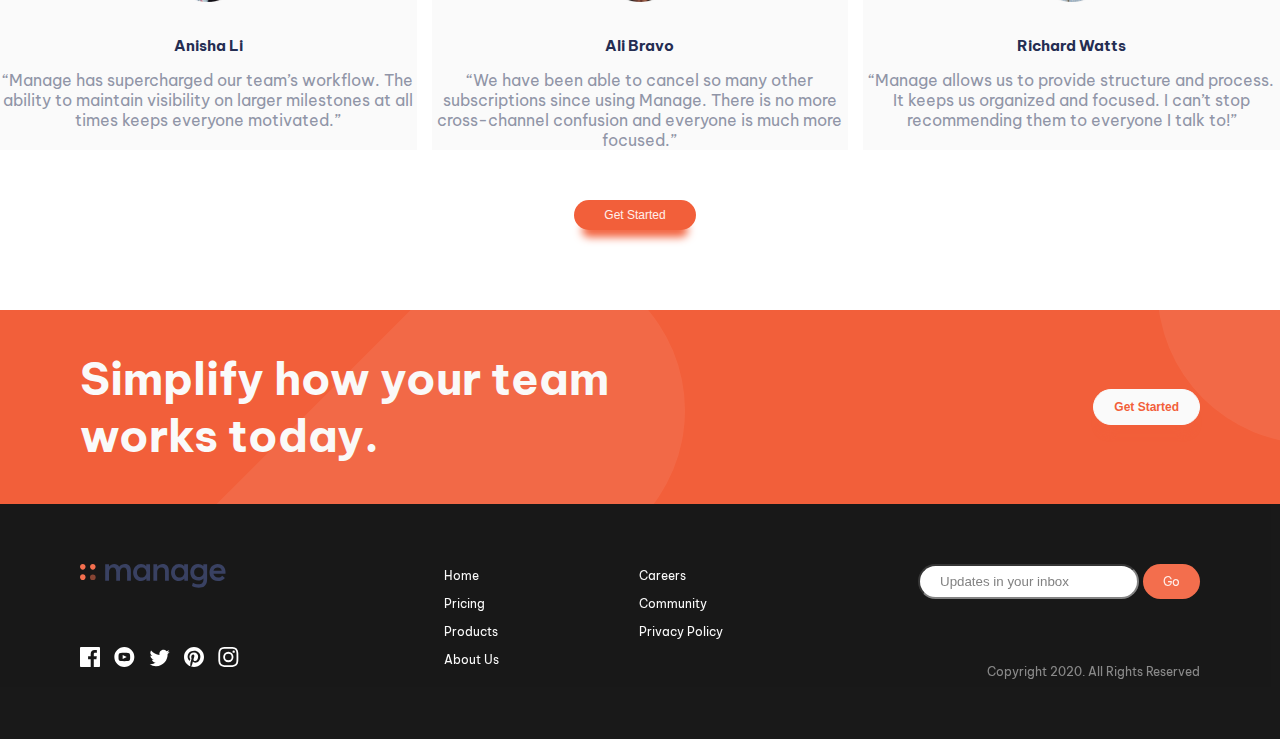
==== commit 9601336f: "manage" ====
--- a/index.html
+++ b/index.html
@@ -18,7 +18,7 @@
 </head>
 <body>
 <section class="hero">
-  <img class="h-b" src="images/bg-tablet-pattern.svg" alt="">
+  <img class="h-b d-b" src="images/bg-tablet-pattern.svg" alt="">
   <nav>
     <div class="logo">
       <img src="images/logo.svg" alt="">
@@ -26,10 +26,10 @@
     <a class="toggle-button"></a>
     <div class="nav-items">
       <ul>
-        <li><a href="#about" onclick="hideUl()">Pricing</a></li>
-        <li><a href="#" onclick="hideUl()">Product</a></li>
-        <li><a href="#" onclick="hideUl()">About Us</a></li>
-        <li><a href="#products" onclick="hideUl()">Careers</a></li>
+        <li><a href="#about" onclick="hideUl()">About Us</a></li>
+        <li><a href="#product" onclick="hideUl()">Product</a></li>
+        <li><a href="#" onclick="hideUl()">Pricing</a></li>
+        <li><a href="#" onclick="hideUl()">Careers</a></li>
         <li><a href="#footer" onclick="hideUl()">Community</a></li>
       </ul>
     </div>
@@ -38,6 +38,7 @@
 
   <div class="hero-content">
     <div class="left">
+      <!-- <img class="d-b m-b2" src="images/bg-tablet-pattern.svg" alt=""> -->
       <h1>Bring everyone together to build better products.</h1>
       <p>Manage makes it simple for software teams to plan day-to-day
       tasks while keeping the larger team goals in view.</p>
@@ -50,8 +51,8 @@
 
 </section>
 
-<div class="about">
-  <img class="a-b" src="images/bg-tablet-pattern.svg" alt="">
+<div class="about" id="about">
+  <img class="a-b d-b" src="images/bg-tablet-pattern.svg" alt="">
   <div class="about-left">
     <h1>What's different about Manage?</h1>
     <p>Manage provides all the functionality your team needs, without
@@ -94,7 +95,7 @@
   </div>  
 </div>
 
-  <section class="testimonial">
+  <section class="testimonial" id="product">
     <div class="t-head">
       what they've said
     </div>
@@ -163,14 +164,17 @@
 </div>
 
 <div class="simplify">
-  <!-- <img class="s-b" src="images/bg-tablet-pattern.svg" alt=""> -->
+  <img class="s-b d-b" src="images/bg-simplify-section-desktop.svg" alt="">
+  <img class="m-b" src="images/bg-simplify-section-mobile.svg" alt="">
+  <!-- <img class="s-b m-b" src="images/bg-tablet-pattern.svg" alt=""> -->
+  <!-- <img class="s-b2 m-b" src="images/bg-tablet-pattern.svg" alt=""> -->
   <div class="s-cont">
     <h3>Simplify how your team works today.</h1>
     <a href="#"><button class="btn s-btn">Get Started</button></a>
   </div>
 </div>
 
-<section class="footer">
+<section class="footer" id="footer">
   <div class="f-content">
 
     <div class="first">
--- a/style.css
+++ b/style.css
@@ -23,10 +23,12 @@
 }
 
 nav {
+  width: 100%;
   display: flex;
   justify-content: space-between;
   align-items: center;
   padding: 20px 80px;
+  z-index: 10;
 }
 
 .nav-items ul {
@@ -52,6 +54,7 @@
   border-radius: 18px;
   font-size: 12px;
   color: var(--palered);
+  box-shadow: 0 15px 8px -8px hsl(12, 88%, 59%);
 }
 
 .toggle-button {
@@ -71,6 +74,14 @@
   --toggle-btn: url(images/icon-close.svg);
 }
 
+.scrolling-active {
+  background-color: var(--palered);
+  transition: 0.5s ease-in;
+  position: fixed;
+  top: 0;
+  z-index: 100;
+}
+
 .hero {
   position: relative;
   overflow: hidden;
@@ -231,9 +242,20 @@
 }
 
 .simplify {
-  /* position: relative; */
+  position: relative;
   margin: 80px 0 0 0;
   background-color: var(--brightred);
+  overflow: hidden;
+}
+
+.s-b {
+  position: absolute;
+  top: -150px;
+  left: 200px;
+}
+
+.m-b {
+  display: none;
 }
 
 .s-cont {
@@ -246,7 +268,7 @@
 .s-cont h3 {
   width: 50%;
   color: var(--lightgray);
-  font-size: 40px;
+  font-size: 45px;
   font-weight: 700;
 }
 
@@ -334,6 +356,11 @@
   padding: 10px 80px 0 0;
 }
 
+.f-btn {
+  box-shadow: none;
+  text-decoration: none;
+}
+
 @media screen and (max-width: 1150px) {
   .right img {
     width: 90%;
@@ -438,7 +465,7 @@
     flex-direction: column;
     width: 100%;
     height: 100vh;
-    background-color: var(--palered);
+    background-color: var(--lightgray);
     margin-top: 20px;
     padding: 30px;
     position: absolute;
@@ -463,11 +490,22 @@
     font-size: 20px;
     font-weight: 700;
   }
+  .scrolling-active {
+  background-color: var(--palered);
+  transition: 0.5s ease-in;
+  position: fixed;
+  top: 0;
+  z-index: 100;
+}
   .hidden {
     overflow: hidden;
   }
   .nav-items.active {
     display: flex;
+    background-color: var(--palered);
+  }
+  nav.active {
+    background-color: var(--palered);
   }
   .carousel {
     display: block;
@@ -646,6 +684,18 @@
     /* width: 40px;
     height: 40px; */
   }
+  .h-b {
+    position: absolute;
+    top: -350px;
+    left: 50px;
+  }
+  .m-b {
+    display: flex;
+    position: absolute;
+  }
+  .a-b {
+    display: none;
+  }
 }
 
 @media screen and (max-width: 450px) {
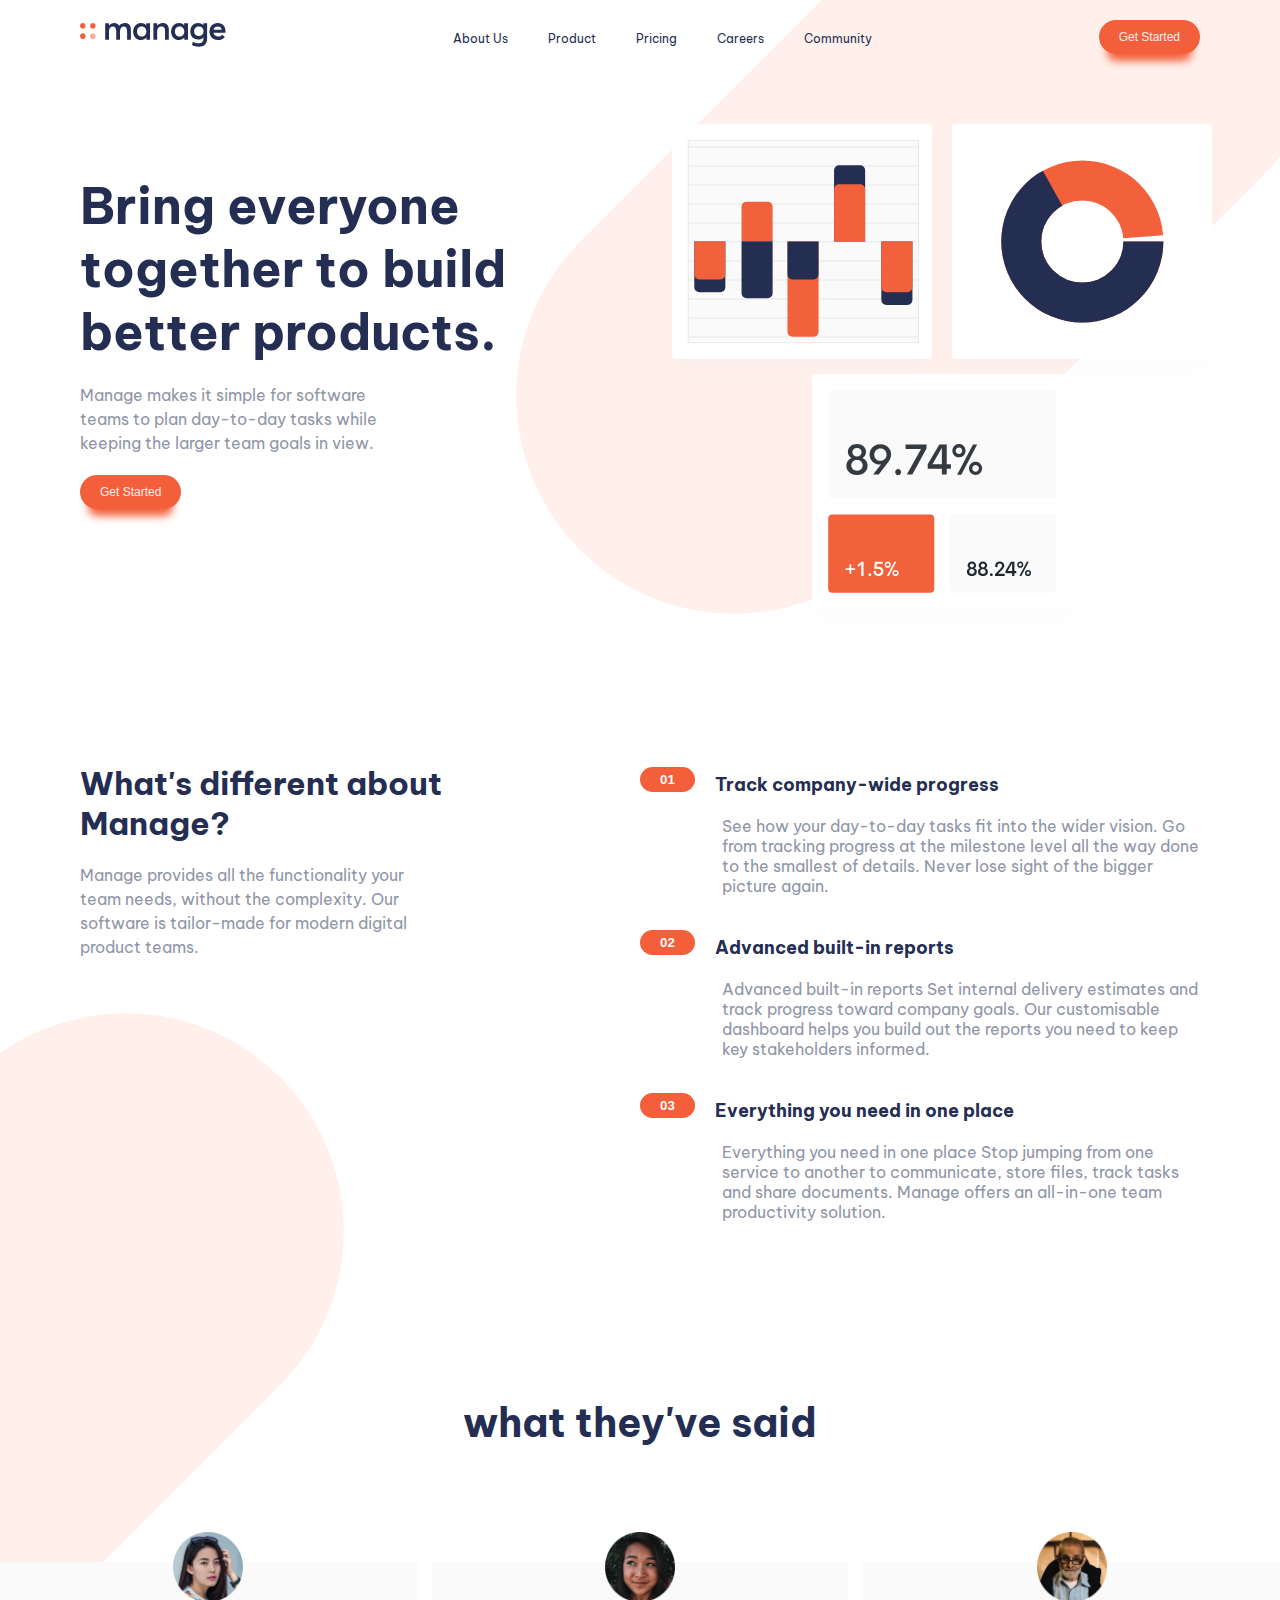
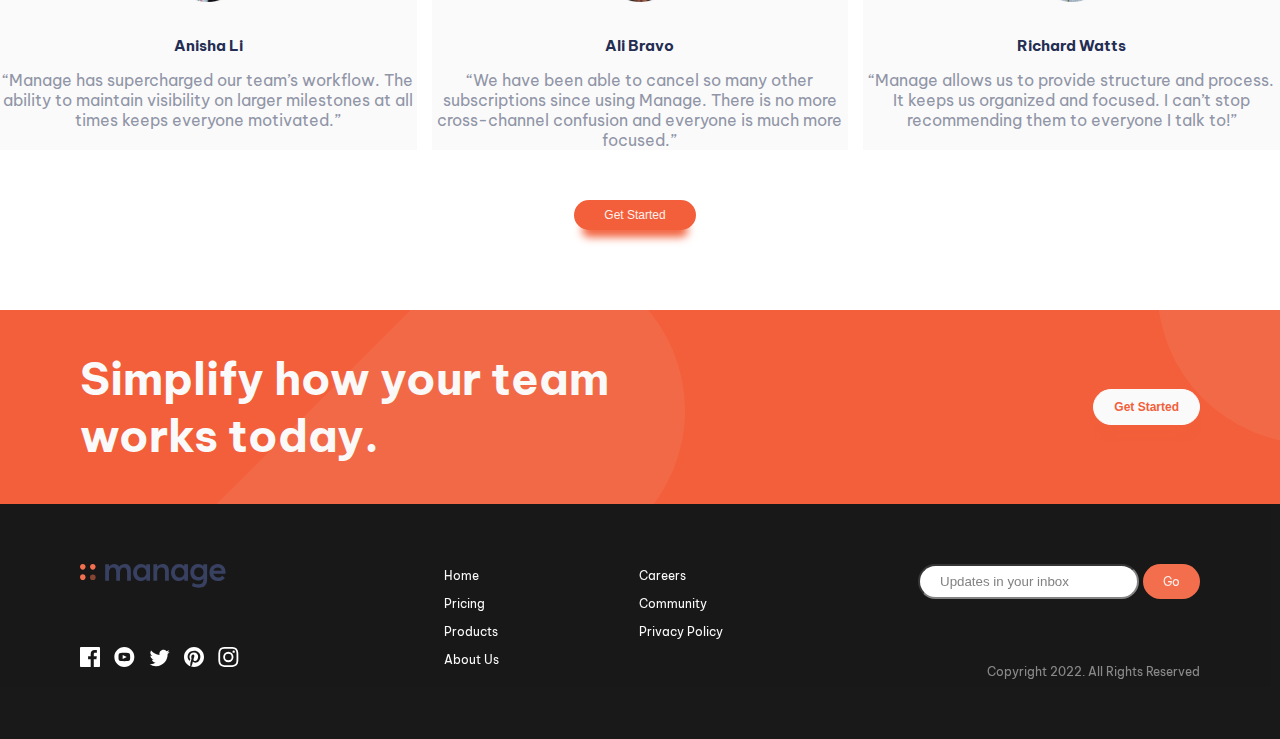
==== commit 641f7309: "manage" ====
--- a/index.html
+++ b/index.html
@@ -151,7 +151,7 @@
       <img src="images/avatar-richard.png" class="carousel-img" alt="...">
       <h6>Richard Watts</h6>
       <p>“Manage allows us to provide structure and process. It keeps us organized
-        and focused. I can’t stop recommending them to everyone I talk to!”</p>
+        and focused. I can't stop recommending them to everyone I talk to!”</p>
     </div>
     <div class="carousel-item">
       <img src="images/avatar-shanai.png" class="carousel-img" alt="...">
@@ -178,7 +178,9 @@
   <div class="f-content">
 
     <div class="first">
+      <div>
       <img class="f-logo" src="images/logo.svg" alt="">
+      </div>
       <div class="socials">
         <img src="images/icon-facebook.svg" alt="">
         <img src="images/icon-youtube.svg" alt="">
@@ -209,7 +211,7 @@
           <span id="text"></span>
         </div>
       </form>
-      <p>Copyright 2020. All Rights Reserved</p>
+      <p>Copyright 2022. All Rights Reserved</p>
     </div>
 
   </div>
--- a/style.css
+++ b/style.css
@@ -77,7 +77,7 @@
 .scrolling-active {
   background-color: var(--palered);
   transition: 0.5s ease-in;
-  position: fixed;
+  position: sticky;
   top: 0;
   z-index: 100;
 }
@@ -493,7 +493,7 @@
   .scrolling-active {
   background-color: var(--palered);
   transition: 0.5s ease-in;
-  position: fixed;
+  position: sticky;
   top: 0;
   z-index: 100;
 }
@@ -650,7 +650,7 @@
   }
   .footer {
     position: relative;
-    height: 70vh;
+    height: 90vh;
   }
   .f-content {
     display: flex;
@@ -679,8 +679,19 @@
   .f-logo {
     padding-top: 40px;
   }
+  .socials img {
+    margin: 0;
+  }
+  
+  .first {
+    display: flex;
+    justify-content: center;
+    align-items: center;
+    flex-direction: column-reverse;
+    margin-top: 40px;
+  }
   .first .socials img {
-    padding-bottom: 50px;
+    /* padding-bottom: 50px; */
     /* width: 40px;
     height: 40px; */
   }
@@ -721,7 +732,10 @@
     position: absolute;
     bottom: 20px;
     left: 20%;
-  }
+  /* }
+  .inputBox {
+    margin-left: -15px;
+  } */
 }
 
 @media screen and (max-width: 320px) {
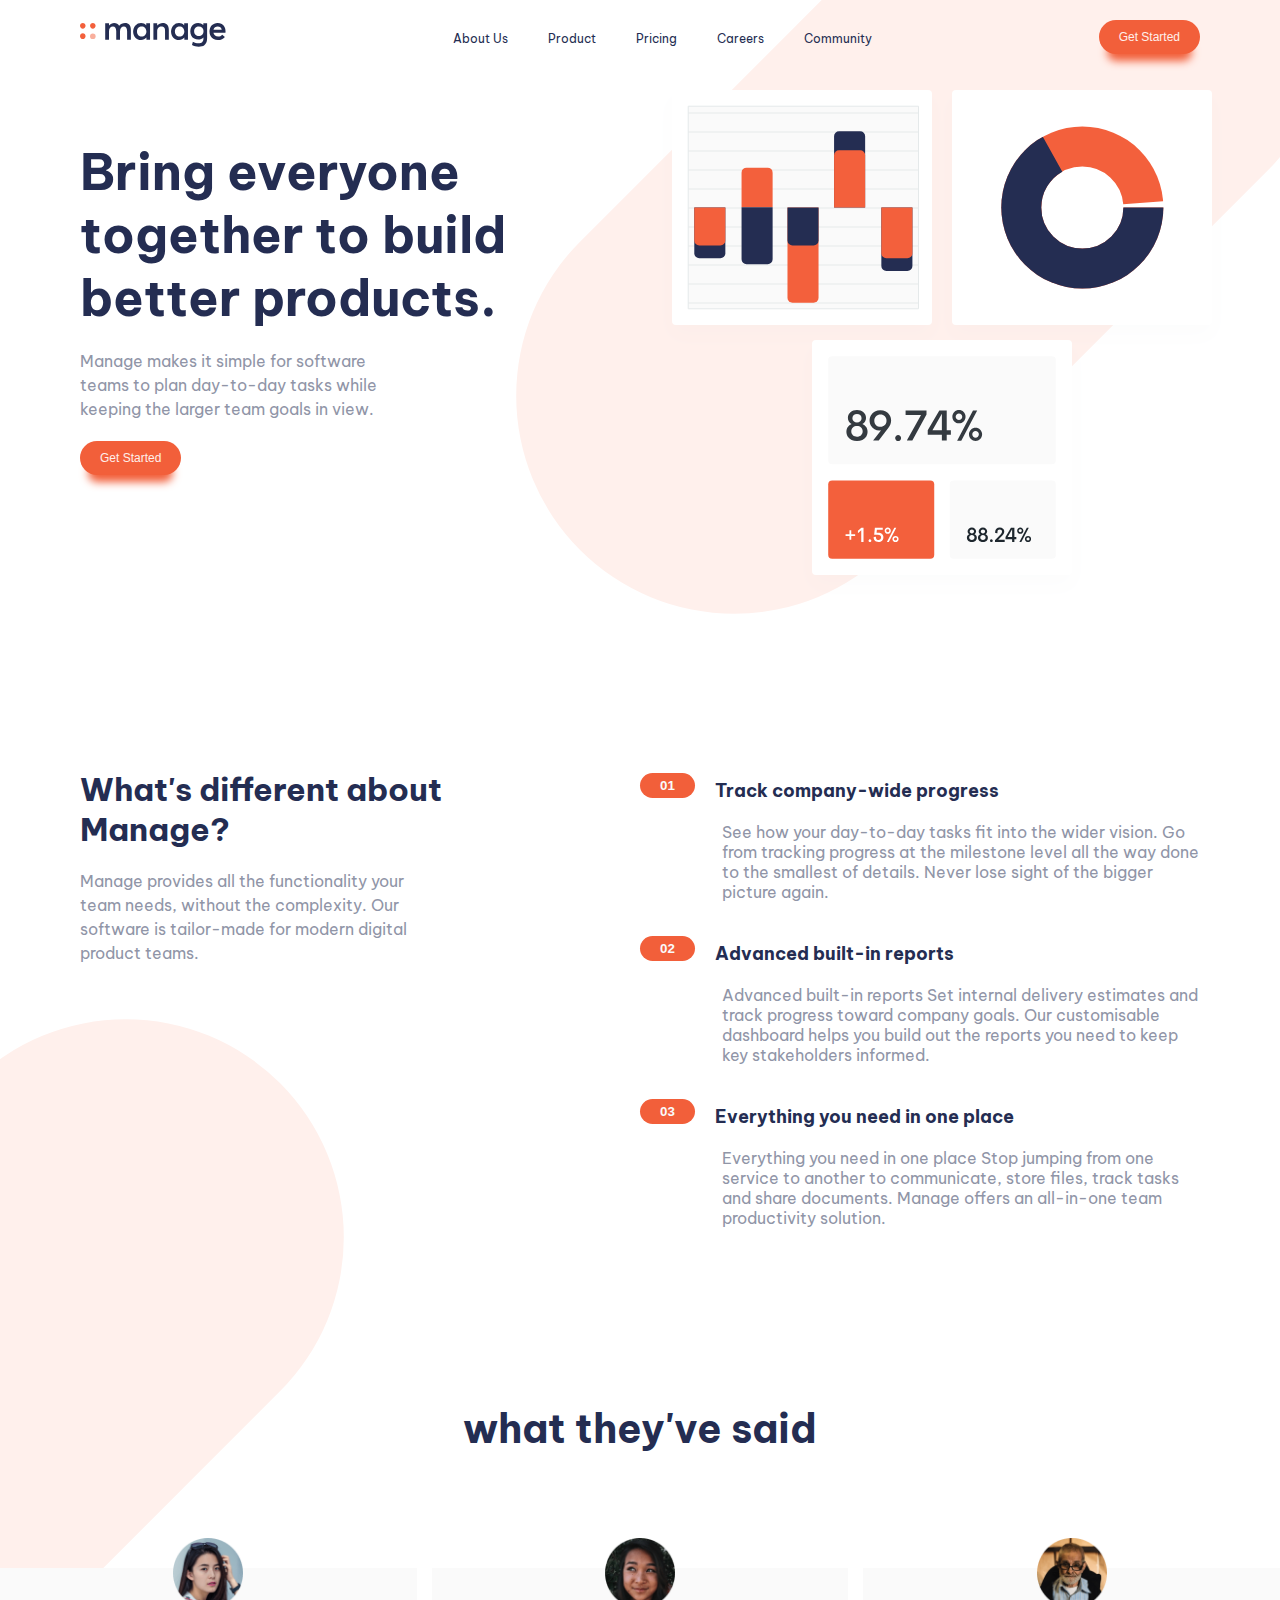
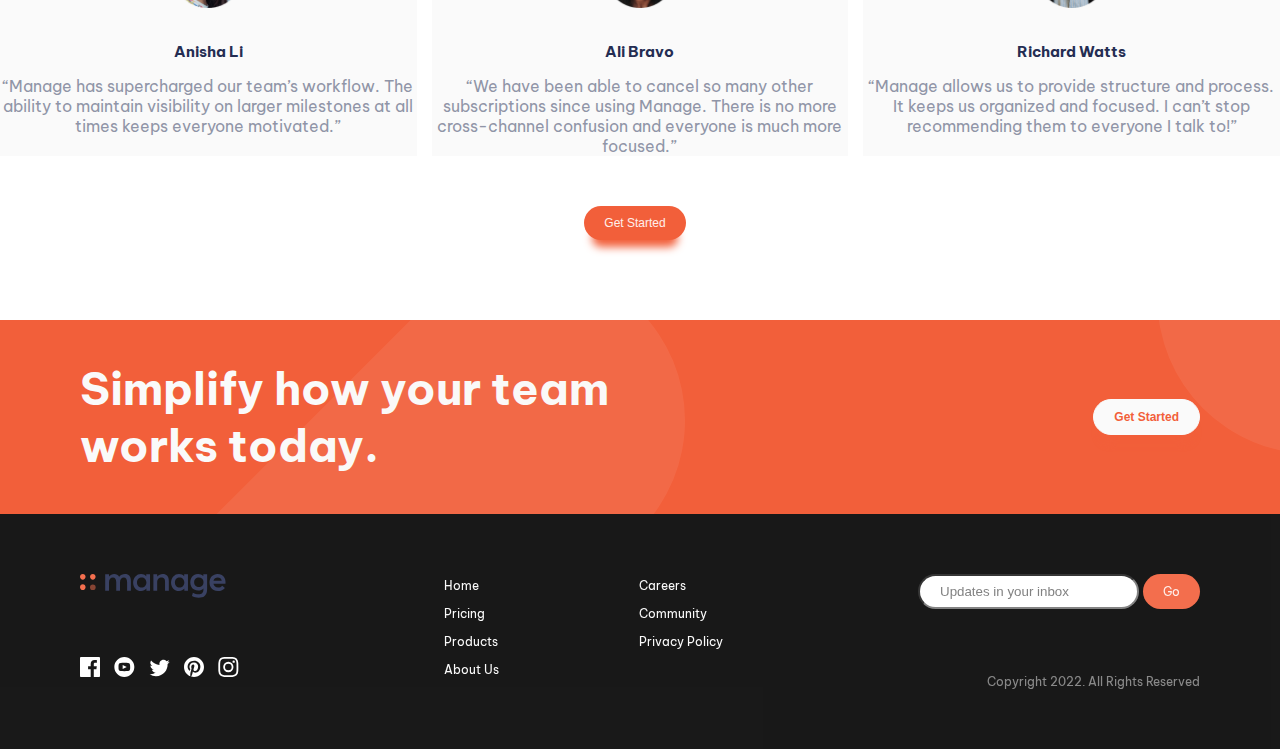
==== commit ae146c18: "added error msg" ====
--- a/index.html
+++ b/index.html
@@ -9,14 +9,11 @@
     integrity="sha384-1BmE4kWBq78iYhFldvKuhfTAU6auU8tT94WrHftjDbrCEXSU1oBoqyl2QvZ6jIW3" crossorigin="anonymous">
   <link rel="stylesheet" href="style.css">
   <title>Frontend Mentor | Manage landing page</title>
-
-  <!-- Feel free to remove these styles or customise in your own stylesheet 👍 -->
-  <style>
-    .attribution { font-size: 11px; text-align: center; }
-    .attribution a { color: hsl(228, 45%, 44%); }
-  </style>
 </head>
 <body>
+
+<!-- HERO PAGE STARTS -->
+
 <section class="hero">
   <img class="h-b d-b" src="images/bg-tablet-pattern.svg" alt="">
   <nav>
@@ -28,21 +25,20 @@
       <ul>
         <li><a href="#about" onclick="hideUl()">About Us</a></li>
         <li><a href="#product" onclick="hideUl()">Product</a></li>
-        <li><a href="#" onclick="hideUl()">Pricing</a></li>
-        <li><a href="#" onclick="hideUl()">Careers</a></li>
+        <li><a href="colorlib-error-404-9/index.html" onclick="hideUl()">Pricing</a></li>
+        <li><a href="colorlib-error-404-9/index.html" onclick="hideUl()">Careers</a></li>
         <li><a href="#footer" onclick="hideUl()">Community</a></li>
       </ul>
     </div>
-    <a href="#"><button class="btn nav-btn">Get Started</button></a>
+    <a href="colorlib-error-404-9/index.html"><button class="btn nav-btn">Get Started</button></a>
   </nav>
 
   <div class="hero-content">
     <div class="left">
-      <!-- <img class="d-b m-b2" src="images/bg-tablet-pattern.svg" alt=""> -->
       <h1>Bring everyone together to build better products.</h1>
       <p>Manage makes it simple for software teams to plan day-to-day
       tasks while keeping the larger team goals in view.</p>
-    <a href="#"><button class="btn hero-btn">Get Started</button></a>
+    <a href="colorlib-error-404-9/index.html"><button class="btn hero-btn">Get Started</button></a>
     </div>
     <div class="right">
       <img src="images/illustration-intro.svg" alt="">
@@ -50,6 +46,8 @@
   </div>
 
 </section>
+
+<!-- ABOUT PAGE STARTS -->
 
 <div class="about" id="about">
   <img class="a-b d-b" src="images/bg-tablet-pattern.svg" alt="">
@@ -95,6 +93,8 @@
   </div>  
 </div>
 
+<!-- DESKTOP TESTIMONIAL STARTS -->
+
   <section class="testimonial" id="product">
     <div class="t-head">
       what they've said
@@ -120,10 +120,11 @@
         and focused. I can’t stop recommending them to everyone I talk to!”</p>
     </div>
     </div>
-    <a href="#"><button class="btn t-btn">Get Started</button></a>
+    <a href="colorlib-error-404-9/index.html"><button class="btn t-btn">Get Started</button></a>
 
   </section>
 
+  <!-- MOBILE TESTIMONIAL STARTS -->
 
   <div id="carouselExampleIndicators" class="carousel slide" data-bs-ride="carousel">
   <div class="carousel-indicators">
@@ -160,19 +161,21 @@
         from anywhere. It keeps the whole team in-sync without being intrusive.” </p>
     </div>
   </div>
-    <a href="#"><button class="carousel-btn">Get Started</button></a>
+    <a href="colorlib-error-404-9/index.html"><button class="carousel-btn">Get Started</button></a>
 </div>
+
+<!-- SIMPLIFY STARTS -->
 
 <div class="simplify">
   <img class="s-b d-b" src="images/bg-simplify-section-desktop.svg" alt="">
   <img class="m-b" src="images/bg-simplify-section-mobile.svg" alt="">
-  <!-- <img class="s-b m-b" src="images/bg-tablet-pattern.svg" alt=""> -->
-  <!-- <img class="s-b2 m-b" src="images/bg-tablet-pattern.svg" alt=""> -->
   <div class="s-cont">
     <h3>Simplify how your team works today.</h1>
-    <a href="#"><button class="btn s-btn">Get Started</button></a>
+    <a href="colorlib-error-404-9/index.html"><button class="btn s-btn">Get Started</button></a>
   </div>
 </div>
+
+<!-- FOOTER STARTS -->
 
 <section class="footer" id="footer">
   <div class="f-content">
@@ -192,22 +195,22 @@
     <div class="middle">
     <div class="second">
       <li><a href="#">Home</a></li>
-      <li><a href="#">Pricing</a></li>
-      <li><a href="#">Products</a></li>
-      <li><a href="#">About Us</a></li>
+      <li><a href="colorlib-error-404-9/index.html">Pricing</a></li>
+      <li><a href="#product">Products</a></li>
+      <li><a href="#about">About Us</a></li>
     </div>
     
     <div class="third">
-      <li><a href="#">Careers</a></li>
-      <li><a href="#">Community</a></li>
-      <li><a href="#">Privacy Policy</a></li>
+      <li><a href="colorlib-error-404-9/index.html">Careers</a></li>
+      <li><a href="#footer">Community</a></li>
+      <li><a href="colorlib-error-404-9/index.html">Privacy Policy</a></li>
     </div>
     </div>
     <div class="fourth">
       <form action="#" id="form">
         <div class="inputBox">
           <input type="text" name="" id="email" placeholder="Updates in your inbox" onkeydown="validation()">
-          <a href="#" class="btn f-btn">Go</a>
+          <a href="colorlib-error-404-9/index.html" class="btn f-btn">Go</a>
           <span id="text"></span>
         </div>
       </form>
@@ -216,30 +219,21 @@
 
   </div>
 </section>
-  <!--
-
-
-  
-  Get Started
-
-  Home
-  Pricing
-  Products
-  About Us
-  Careers
-  Community
-  Privacy Policy
-
-  Updates in your inbox…
-  Go
-
-  Copyright 2020. All Rights Reserved
-
-  
-  <div class="attribution">
+  
+  <!-- <div class="attribution">
     Challenge by <a href="https://www.frontendmentor.io?ref=challenge" target="_blank">Frontend Mentor</a>. 
-    Coded by <a href="#">Your Name Here</a>.
+    Coded by <a href="#">Ugbe Adie</a>.
   </div> -->
+  <style>
+    .attribution {
+      font-size: 11px;
+      text-align: center;
+    }
+  
+    .attribution a {
+      color: hsl(228, 45%, 44%);
+    }
+  </style>
   <script src="https://cdn.jsdelivr.net/npm/@popperjs/core@2.10.2/dist/umd/popper.min.js"
     integrity="sha384-7+zCNj/IqJ95wo16oMtfsKbZ9ccEh31eOz1HGyDuCQ6wgnyJNSYdrPa03rtR1zdB" crossorigin="anonymous"></script>
   <script src="https://cdn.jsdelivr.net/npm/bootstrap@5.1.3/dist/js/bootstrap.min.js"
--- a/style.css
+++ b/style.css
@@ -19,8 +19,9 @@
 
 body {
   font-family: "Be Vietnam Pro", sans-serif;
-  /* background-color: var(--palered); */
-}
+}
+
+/* NAVBAR */
 
 nav {
   width: 100%;
@@ -28,6 +29,8 @@
   justify-content: space-between;
   align-items: center;
   padding: 20px 80px;
+  position: absolute;
+  top: 0;
   z-index: 10;
 }
 
@@ -48,13 +51,16 @@
 
 .btn {
   border: none;
-  /* font-size: 30px; */
   background-color: var(--brightred);
   padding: 10px 20px;
   border-radius: 18px;
   font-size: 12px;
   color: var(--palered);
   box-shadow: 0 15px 8px -8px hsl(12, 88%, 59%);
+}
+
+.btn:hover {
+  cursor: pointer;
 }
 
 .toggle-button {
@@ -74,13 +80,7 @@
   --toggle-btn: url(images/icon-close.svg);
 }
 
-.scrolling-active {
-  background-color: var(--palered);
-  transition: 0.5s ease-in;
-  position: sticky;
-  top: 0;
-  z-index: 100;
-}
+/* HERO PAGE */
 
 .hero {
   position: relative;
@@ -92,14 +92,13 @@
   top: -200px;
   right: -50px;
   z-index: -1;
-  /* overflow: hidden; */
 }
 
 .hero-content {
   width: 90%;
   display: grid;
   grid-template-columns: repeat(2, 1fr);
-  margin: 40px 80px;
+  margin: 80px 80px;
 }
 
 .left {
@@ -125,9 +124,7 @@
   margin-top: 20px;
 }
 
-.carousel {
-  display: none;
-}
+/* ABOUT STARTS */
 
 .about {
   display: grid;
@@ -185,6 +182,12 @@
   max-width: 100%;
   color: var(--grayblue);
   padding: 20px 0 0 82px;
+}
+
+/* TESTIMONIAL STARTS */
+
+.carousel {
+  display: none;
 }
 
 .testimonial {
@@ -208,12 +211,10 @@
   gap: 15px;
   margin: 50px 0 0 0;
   text-align: center;
-  /* background-color: var(--lightgray); */
 }
 
 .t-cont {
   background-color: var(--lightgray);
-  /* margin: 10px; */
 }
 
 .t-cont img {
@@ -236,10 +237,11 @@
 }
 
 .t-btn {
-  padding: 8px 30px;
+  padding: 10px 20px;
   margin: 50px 10px 0 0;
-  /* border-radius: 35px; */
-}
+}
+
+/* SIMPLIFY STARTS */
 
 .simplify {
   position: relative;
@@ -277,9 +279,13 @@
   border: 1px solid var(--lightgray);
   background-color: var(--lightgray);
   font-weight: 700;
-  /* position: absolute;
-  z-index: -1; */
-}
+}
+
+.s-btn:hover {
+  cursor: pointer;
+}
+
+/* FOOTER STARTS */
 
 .footer {
   background-color: black;
@@ -293,18 +299,16 @@
   color: var(--lightgray);
 }
 
-/* .first h3 {
-  filter: invert(1%) sepia(1%) saturate(1%) hue-rotate(1deg) brightness(1000%)
-    contrast(8%);
-} */
-
 .socials img {
   margin: 55px 10px 0 0;
 }
 
+.socials img:hover {
+  cursor: pointer;
+}
+
 .middle {
   display: flex;
-  /* justify-content: space-between; */
 }
 
 .second {
@@ -363,8 +367,8 @@
 
 @media screen and (max-width: 1150px) {
   .right img {
-    width: 90%;
-    height: 90%;
+    width: 100%;
+    height: 100%;
   }
 
 @media screen and (max-width: 950px) {
@@ -375,7 +379,7 @@
     padding: 10px;
   }
   .hero-content {
-    margin: 60px;
+    margin: 100px 60px 20px 60px;
   }
   .about {
     margin: 60px;
@@ -390,7 +394,7 @@
     font-size: 15px;
   }
   .right img {
-    width: 80%;
+    width: 100%;
     height: 80%;
   }
   .s-cont {
@@ -418,7 +422,7 @@
     padding: 5px;
   }
   .hero-content {
-    margin: 40px;
+    margin: 100px 40px;
   }
   .about {
     margin: 40px;
@@ -445,7 +449,7 @@
 
 @media screen and (max-width: 630px) {
   nav {
-    padding: 30px 20px;
+    padding: 15px 20px;
   }
   .nav-btn {
     display: none;
@@ -453,8 +457,8 @@
   .toggle-button {
     display: flex;
     position: absolute;
-    top: 30px;
-    right: 40px;
+    top: 15px;
+    right: 15px;
     flex-direction: column;
     justify-content: space-between;
     height: 30px;
@@ -469,48 +473,40 @@
     margin-top: 20px;
     padding: 30px;
     position: absolute;
-    top: 65px;
+    top: 35px;
     right: 0px;
     z-index: 10;
-    /* box-shadow: 0 0 100vh; */
   }
   .nav-items ul {
     flex-direction: column;
     justify-content: center;
     align-items: center;
     padding: 0;
-    /* padding: 90px 0 0 7px; */
     width: 100%;
   }
   .nav-items li {
     padding: 12px;
   }
   .nav-items li a {
-    /* padding: 10px; */
     font-size: 20px;
     font-weight: 700;
   }
-  .scrolling-active {
-  background-color: var(--palered);
-  transition: 0.5s ease-in;
-  position: sticky;
-  top: 0;
-  z-index: 100;
-}
   .hidden {
     overflow: hidden;
   }
-  .nav-items.active {
+  .nav-items.active,nav.active {
     display: flex;
     background-color: var(--palered);
   }
-  nav.active {
-    background-color: var(--palered);
+  .palered {
+    --nav-bg: hsl(13, 100%, 96%);
+  }
+  .hero-content {
+    padding-top: 100px;
   }
   .carousel {
     display: block;
     text-align: center;
-    /* position: relative; */
   }
 
   .carousel-head {
@@ -666,10 +662,12 @@
   .middle {
     display: flex;
     flex-direction: row;
-    padding: 30px 20px 0 0;
+    padding: 50px 0 0 0;
   }
   .middle li a {
     margin: 10px;
+    font-size: 15px;
+
   }
   .fourth p {
     position: absolute;
@@ -681,6 +679,9 @@
   }
   .socials img {
     margin: 0;
+    padding: 10px;
+    width: 50px;
+    height: 50px;
   }
   
   .first {
@@ -690,11 +691,6 @@
     flex-direction: column-reverse;
     margin-top: 40px;
   }
-  .first .socials img {
-    /* padding-bottom: 50px; */
-    /* width: 40px;
-    height: 40px; */
-  }
   .h-b {
     position: absolute;
     top: -350px;
@@ -710,16 +706,6 @@
 }
 
 @media screen and (max-width: 450px) {
-  .toggle-button {
-    display: flex;
-    position: absolute;
-    top: 30px;
-    right: 30px;
-    flex-direction: column;
-    justify-content: space-between;
-    height: 30px;
-    width: 30px;
-  }
   .fourth p {
     position: absolute;
     bottom: 20px;
@@ -730,18 +716,23 @@
 @media screen and (max-width: 380px) {
   .fourth p {
     position: absolute;
-    bottom: 20px;
+    bottom: 0;
     left: 20%;
-  /* }
-  .inputBox {
-    margin-left: -15px;
-  } */
-}
-
-@media screen and (max-width: 320px) {
+}
+  .socials img {
+    margin: 0;
+    padding: 8px;
+  }
+}
+@media screen and (max-width: 330px) {
   .fourth p {
     position: absolute;
-    bottom: 20px;
+    bottom: 0;
     left: 18%;
   }
+  .socials img {
+    width: 40px;
+    height: 40px;
+  }
+}
 }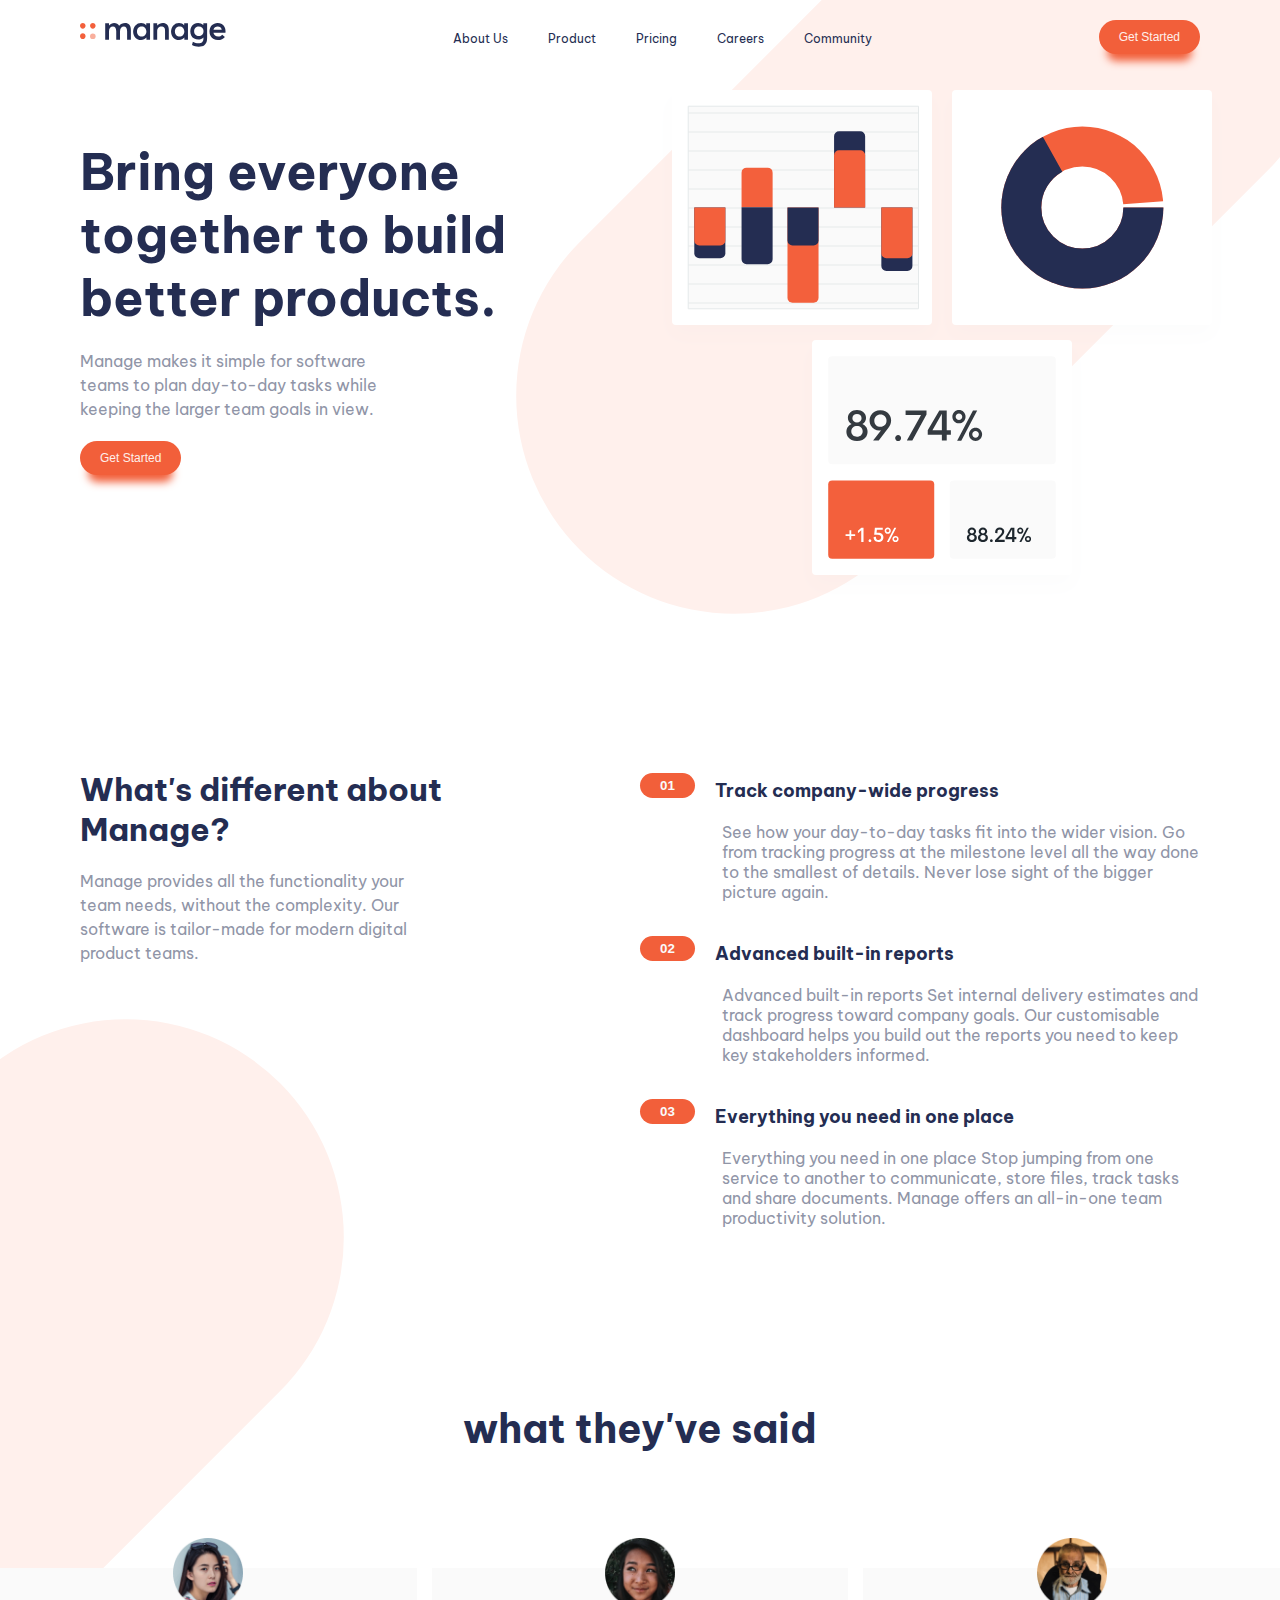
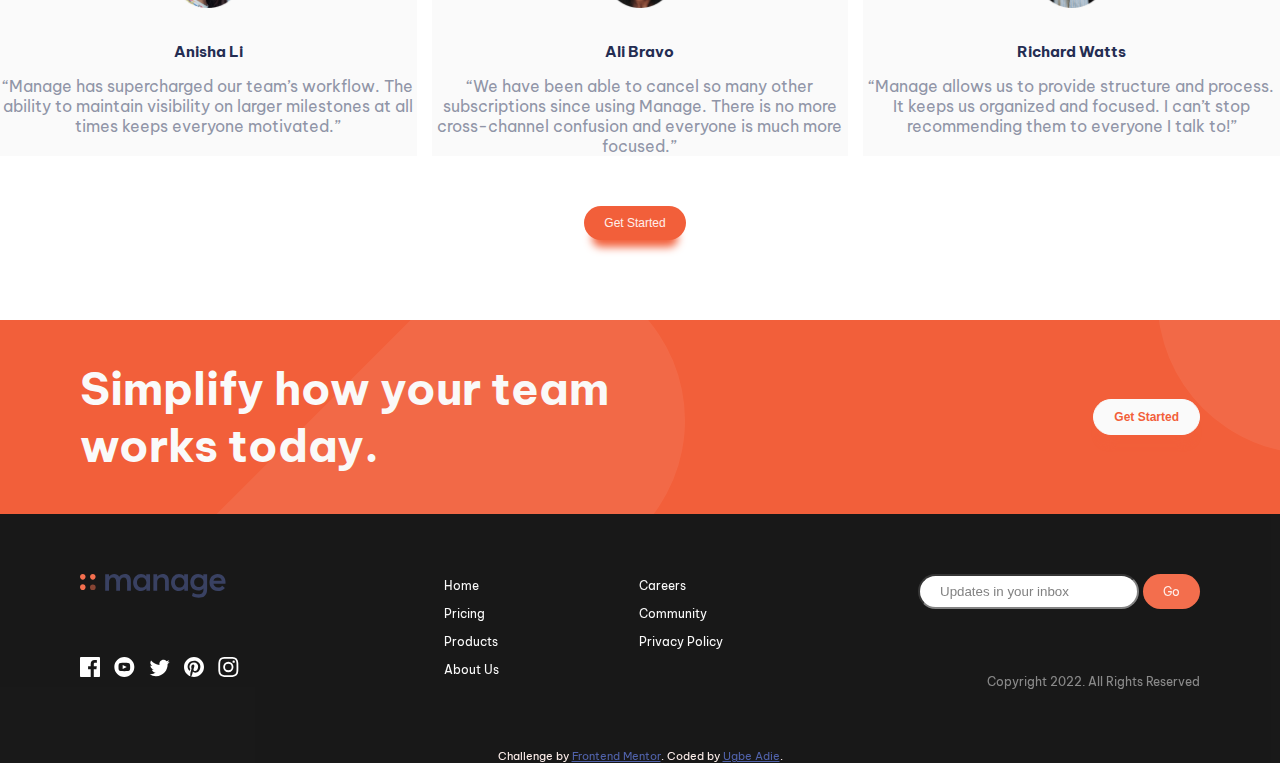
==== commit 69a570d7: "added attribution" ====
--- a/index.html
+++ b/index.html
@@ -216,14 +216,13 @@
       </form>
       <p>Copyright 2022. All Rights Reserved</p>
     </div>
-
+  </div>
+  <div class="attribution">
+    Challenge by <a href="https://www.frontendmentor.io?ref=challenge" target="_blank">Frontend Mentor</a>.
+    Coded by <a href="#">Ugbe Adie</a>.
   </div>
 </section>
   
-  <!-- <div class="attribution">
-    Challenge by <a href="https://www.frontendmentor.io?ref=challenge" target="_blank">Frontend Mentor</a>. 
-    Coded by <a href="#">Ugbe Adie</a>.
-  </div> -->
   <style>
     .attribution {
       font-size: 11px;
--- a/style.css
+++ b/style.css
@@ -335,7 +335,6 @@
   text-decoration: none;
   font-size: 12px;
   padding-top: 15px;
-  /* margin-top: 20px; */
 }
 
 .fourth {
@@ -363,6 +362,16 @@
 .f-btn {
   box-shadow: none;
   text-decoration: none;
+}
+
+.attribution {
+  font-size: 11px;
+  text-align: center;
+  color: var(--palered);
+}
+
+.attribution a {
+  color: hsl(228, 45%, 44%);
 }
 
 @media screen and (max-width: 1150px) {
@@ -654,7 +663,6 @@
     justify-content: center;
     align-items: center;
     padding: 20px;
-    /* text-align: center; */
   }
   .inputBox input {
     margin-top: 30px;
